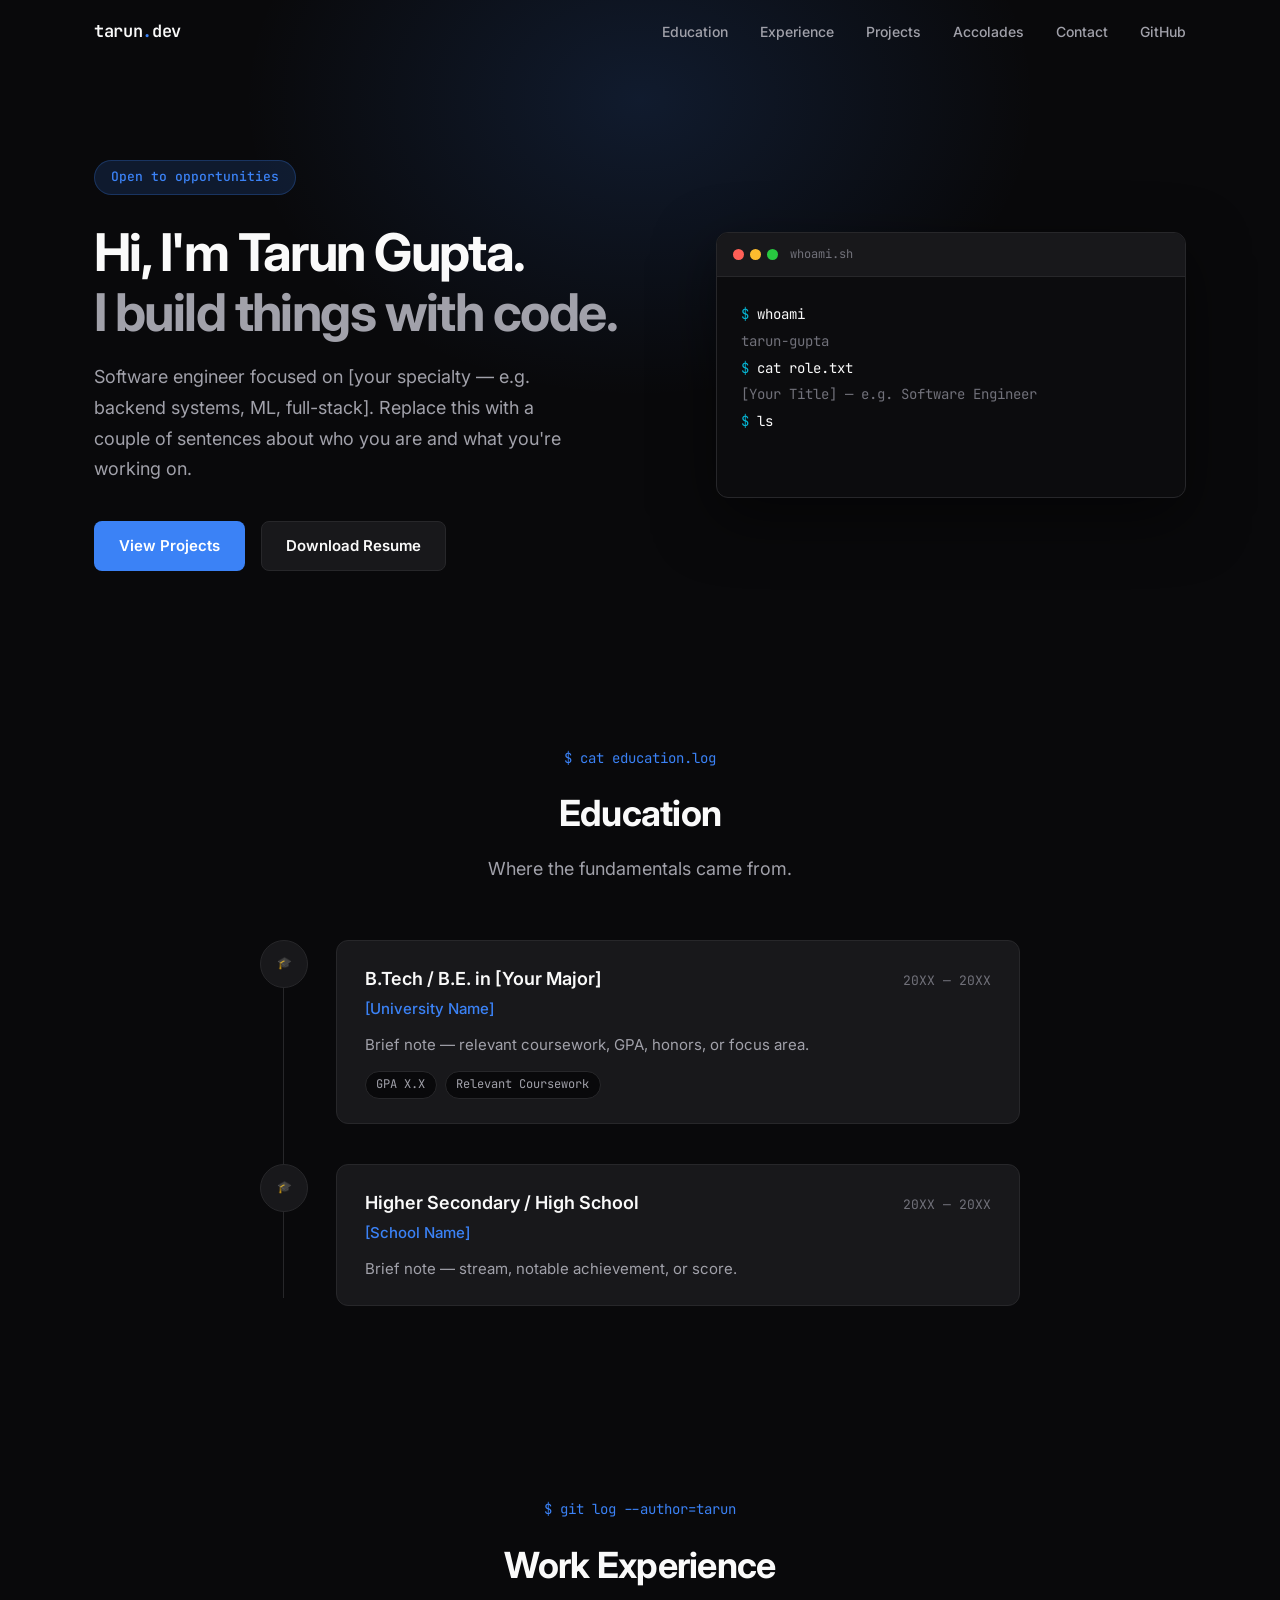
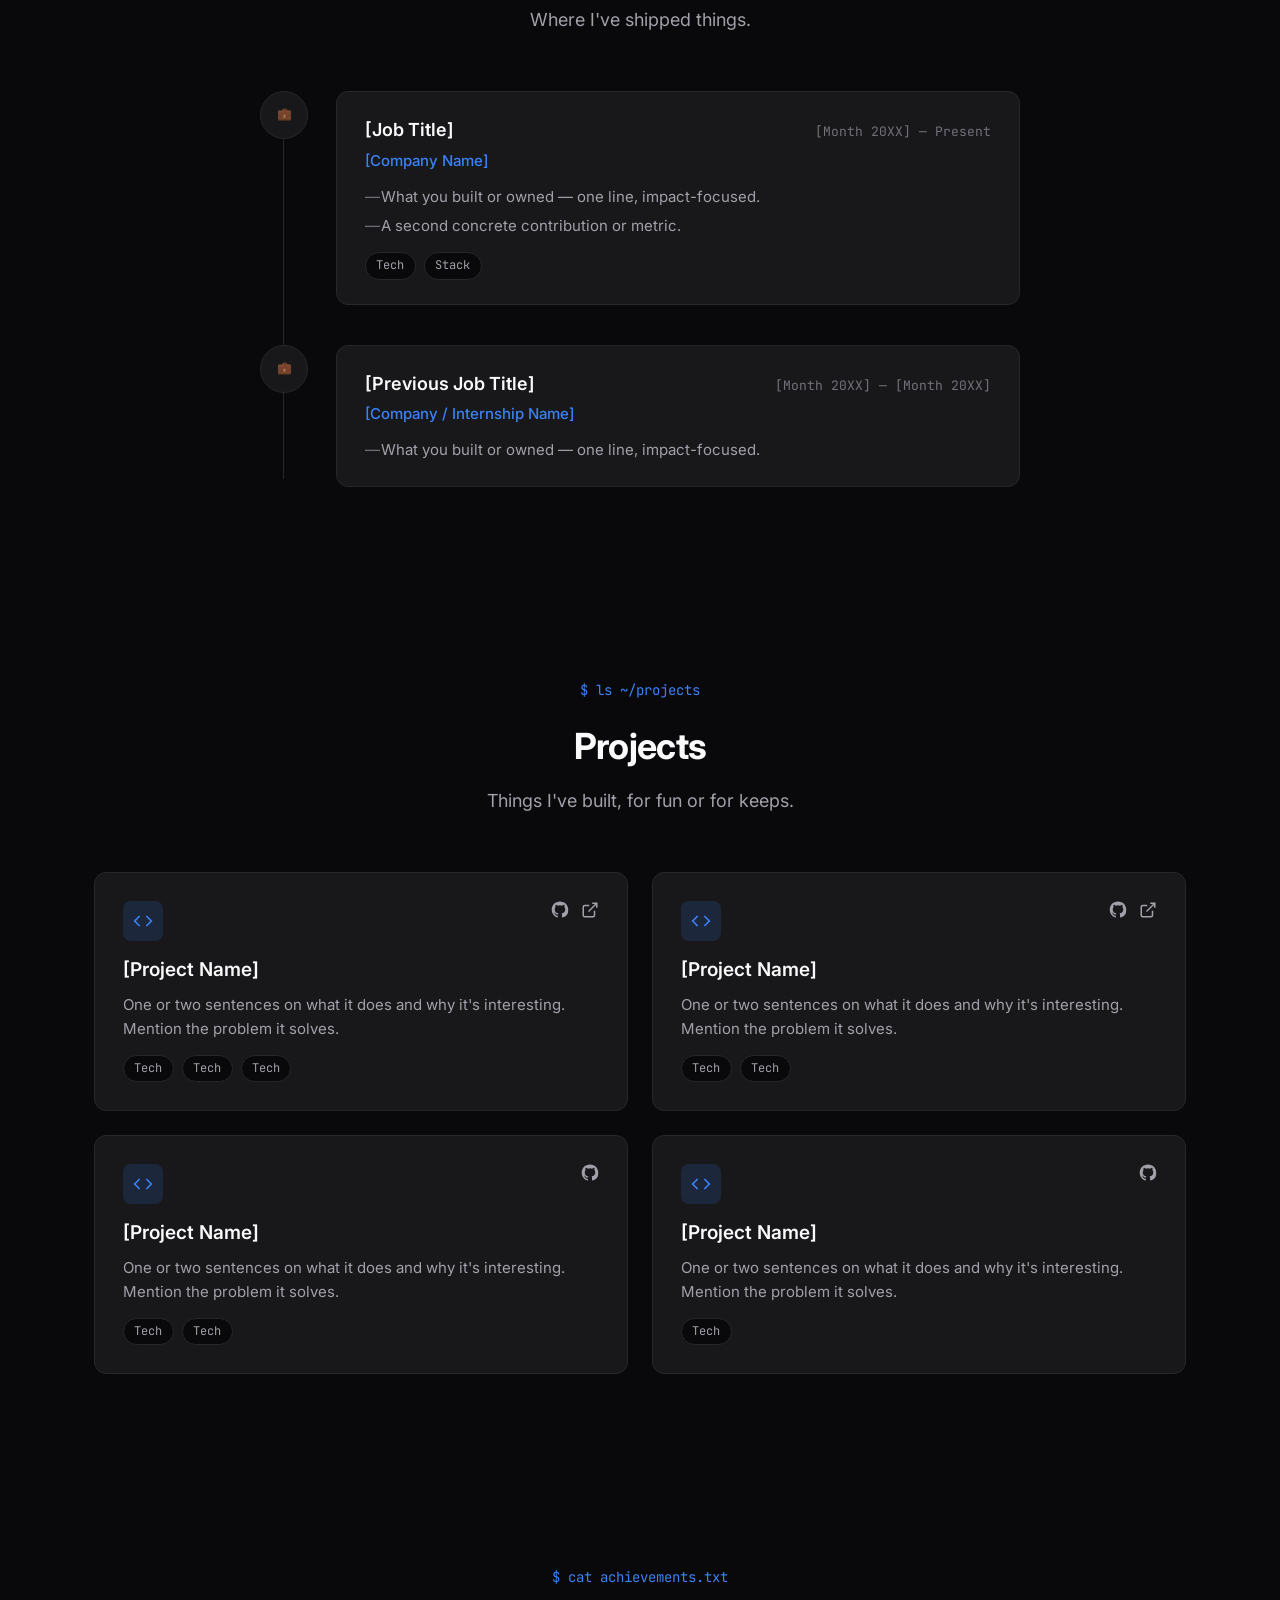
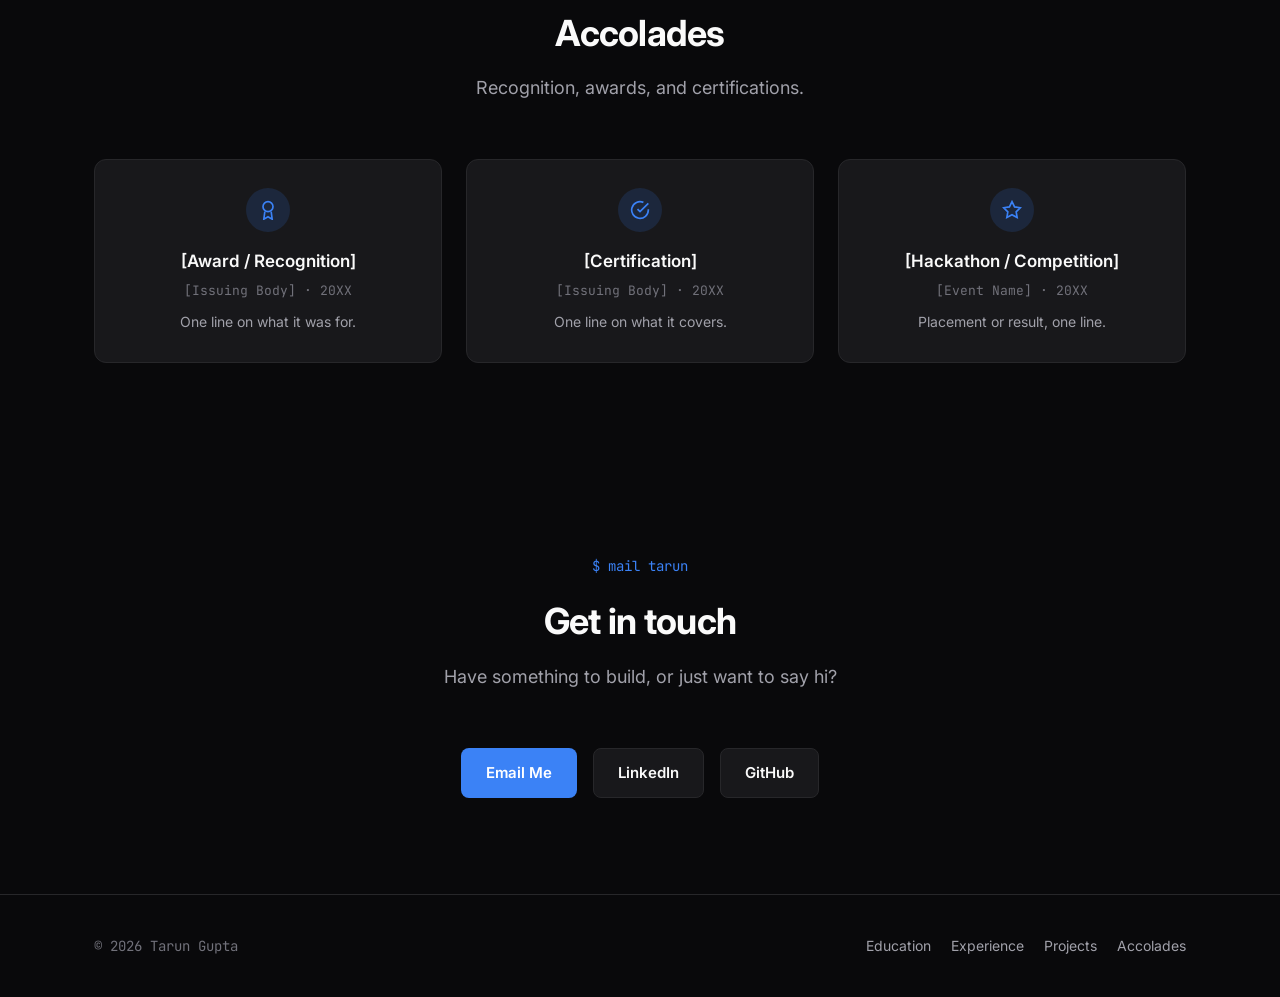
==== index.html @ 344d6475 "Init skeletal commit" ====
<!DOCTYPE html>
<html lang="en">
<head>
<meta charset="UTF-8">
<meta name="viewport" content="width=device-width, initial-scale=1.0">
<title>Tarun Gupta — Portfolio</title>
<meta name="description" content="Portfolio of Tarun Gupta — software engineer.">
<meta name="theme-color" content="#09090b">
<link rel="icon" type="image/svg+xml" href="img/favicon.svg">
<link rel="preconnect" href="https://fonts.googleapis.com">
<link rel="preconnect" href="https://fonts.gstatic.com" crossorigin>
<link href="https://fonts.googleapis.com/css2?family=Inter:wght@400;500;600;700&family=JetBrains+Mono:wght@400;500;600&display=swap" rel="stylesheet">
<link rel="stylesheet" href="css/style.css">
</head>
<body>

<!-- ========== Nav ========== -->
<nav class="nav" id="nav">
  <div class="nav-inner">
    <a href="#" class="nav-brand">tarun<span class="dot">.</span>dev</a>
    <ul class="nav-links" id="navLinks">
      <li><a href="#education">Education</a></li>
      <li><a href="#experience">Experience</a></li>
      <li><a href="#projects">Projects</a></li>
      <li><a href="#accolades">Accolades</a></li>
      <li><a href="#contact">Contact</a></li>
      <li class="nav-social"><a href="https://github.com/TarunGuptaJ" target="_blank" rel="noopener" aria-label="GitHub">GitHub</a></li>
    </ul>
    <button class="nav-toggle" id="navToggle" aria-label="Toggle menu">
      <span></span><span></span><span></span>
    </button>
  </div>
</nav>

<!-- ========== Hero ========== -->
<header class="hero">
  <div class="hero-glow"></div>
  <div class="container hero-grid">
    <div class="hero-content" data-animate>
      <span class="hero-badge">Open to opportunities</span>
      <h1>Hi, I'm Tarun Gupta.<br><span>I build things with code.</span></h1>
      <p class="hero-sub">
        Software engineer focused on [your specialty — e.g. backend systems, ML, full-stack].
        Replace this with a couple of sentences about who you are and what you're working on.
      </p>
      <div class="hero-actions">
        <a href="#projects" class="btn btn-primary">View Projects</a>
        <a href="/resume.pdf" class="btn btn-secondary">Download Resume</a>
      </div>
    </div>
    <div class="hero-terminal" data-animate>
      <div class="terminal">
        <div class="terminal-header">
          <div class="terminal-dots">
            <span class="dot dot-red"></span>
            <span class="dot dot-yellow"></span>
            <span class="dot dot-green"></span>
          </div>
          <span class="terminal-title">whoami.sh</span>
        </div>
        <div class="terminal-body" id="terminalBody"></div>
      </div>
    </div>
  </div>
</header>

<!-- ========== Education ========== -->
<section id="education">
  <div class="container">
    <span class="section-eyebrow">$ cat education.log</span>
    <h2 class="section-title" data-animate>Education</h2>
    <p class="section-sub" data-animate>Where the fundamentals came from.</p>

    <div class="timeline">

      <div class="timeline-item" data-animate>
        <div class="timeline-marker">🎓</div>
        <div class="timeline-content">
          <div class="timeline-top">
            <h3>B.Tech / B.E. in [Your Major]</h3>
            <span class="timeline-date">20XX — 20XX</span>
          </div>
          <div class="timeline-org">[University Name]</div>
          <p>Brief note — relevant coursework, GPA, honors, or focus area.</p>
          <div class="tag-row">
            <span class="tag">GPA X.X</span>
            <span class="tag">Relevant Coursework</span>
          </div>
        </div>
      </div>

      <div class="timeline-item" data-animate>
        <div class="timeline-marker">🎓</div>
        <div class="timeline-content">
          <div class="timeline-top">
            <h3>Higher Secondary / High School</h3>
            <span class="timeline-date">20XX — 20XX</span>
          </div>
          <div class="timeline-org">[School Name]</div>
          <p>Brief note — stream, notable achievement, or score.</p>
        </div>
      </div>

    </div>
  </div>
</section>

<!-- ========== Experience ========== -->
<section id="experience">
  <div class="container">
    <span class="section-eyebrow">$ git log --author=tarun</span>
    <h2 class="section-title" data-animate>Work Experience</h2>
    <p class="section-sub" data-animate>Where I've shipped things.</p>

    <div class="timeline">

      <div class="timeline-item" data-animate>
        <div class="timeline-marker">💼</div>
        <div class="timeline-content">
          <div class="timeline-top">
            <h3>[Job Title]</h3>
            <span class="timeline-date">[Month 20XX] — Present</span>
          </div>
          <div class="timeline-org">[Company Name]</div>
          <ul>
            <li>What you built or owned — one line, impact-focused.</li>
            <li>A second concrete contribution or metric.</li>
          </ul>
          <div class="tag-row">
            <span class="tag">Tech</span>
            <span class="tag">Stack</span>
          </div>
        </div>
      </div>

      <div class="timeline-item" data-animate>
        <div class="timeline-marker">💼</div>
        <div class="timeline-content">
          <div class="timeline-top">
            <h3>[Previous Job Title]</h3>
            <span class="timeline-date">[Month 20XX] — [Month 20XX]</span>
          </div>
          <div class="timeline-org">[Company / Internship Name]</div>
          <ul>
            <li>What you built or owned — one line, impact-focused.</li>
          </ul>
        </div>
      </div>

    </div>
  </div>
</section>

<!-- ========== Projects ========== -->
<section id="projects">
  <div class="container">
    <span class="section-eyebrow">$ ls ~/projects</span>
    <h2 class="section-title" data-animate>Projects</h2>
    <p class="section-sub" data-animate>Things I've built, for fun or for keeps.</p>

    <div class="projects-grid">

      <div class="project-card" data-animate>
        <div class="project-top">
          <div class="project-icon">
            <svg width="20" height="20" viewBox="0 0 24 24" fill="none" stroke="currentColor" stroke-width="2"><path d="M16 18l6-6-6-6M8 6l-6 6 6 6"/></svg>
          </div>
          <div class="project-links">
            <a href="#" target="_blank" rel="noopener" aria-label="Source"><svg width="18" height="18" viewBox="0 0 24 24" fill="currentColor"><path d="M12 .5C5.73.5.98 5.24.98 11.5c0 4.86 3.15 8.98 7.52 10.43.55.1.75-.24.75-.53v-1.87c-3.06.66-3.71-1.48-3.71-1.48-.5-1.27-1.22-1.6-1.22-1.6-1-.68.08-.67.08-.67 1.1.08 1.68 1.13 1.68 1.13.98 1.68 2.57 1.2 3.2.92.1-.71.38-1.2.7-1.48-2.44-.28-5-1.22-5-5.43 0-1.2.43-2.18 1.13-2.94-.11-.28-.49-1.4.11-2.93 0 0 .92-.3 3.02 1.12a10.5 10.5 0 0 1 5.5 0c2.1-1.42 3.02-1.12 3.02-1.12.6 1.53.22 2.65.11 2.93.7.76 1.13 1.74 1.13 2.94 0 4.22-2.57 5.15-5.02 5.42.39.34.74 1.02.74 2.06v3.05c0 .29.2.64.76.53A10.51 10.51 0 0 0 23 11.5C23 5.24 18.27.5 12 .5z"/></svg></a>
            <a href="#" target="_blank" rel="noopener" aria-label="Live demo"><svg width="18" height="18" viewBox="0 0 24 24" fill="none" stroke="currentColor" stroke-width="2"><path d="M18 13v6a2 2 0 0 1-2 2H5a2 2 0 0 1-2-2V8a2 2 0 0 1 2-2h6"/><path d="M15 3h6v6"/><path d="M10 14L21 3"/></svg></a>
          </div>
        </div>
        <h3>[Project Name]</h3>
        <p>One or two sentences on what it does and why it's interesting. Mention the problem it solves.</p>
        <div class="tag-row">
          <span class="tag">Tech</span>
          <span class="tag">Tech</span>
          <span class="tag">Tech</span>
        </div>
      </div>

      <div class="project-card" data-animate>
        <div class="project-top">
          <div class="project-icon">
            <svg width="20" height="20" viewBox="0 0 24 24" fill="none" stroke="currentColor" stroke-width="2"><path d="M16 18l6-6-6-6M8 6l-6 6 6 6"/></svg>
          </div>
          <div class="project-links">
            <a href="#" target="_blank" rel="noopener" aria-label="Source"><svg width="18" height="18" viewBox="0 0 24 24" fill="currentColor"><path d="M12 .5C5.73.5.98 5.24.98 11.5c0 4.86 3.15 8.98 7.52 10.43.55.1.75-.24.75-.53v-1.87c-3.06.66-3.71-1.48-3.71-1.48-.5-1.27-1.22-1.6-1.22-1.6-1-.68.08-.67.08-.67 1.1.08 1.68 1.13 1.68 1.13.98 1.68 2.57 1.2 3.2.92.1-.71.38-1.2.7-1.48-2.44-.28-5-1.22-5-5.43 0-1.2.43-2.18 1.13-2.94-.11-.28-.49-1.4.11-2.93 0 0 .92-.3 3.02 1.12a10.5 10.5 0 0 1 5.5 0c2.1-1.42 3.02-1.12 3.02-1.12.6 1.53.22 2.65.11 2.93.7.76 1.13 1.74 1.13 2.94 0 4.22-2.57 5.15-5.02 5.42.39.34.74 1.02.74 2.06v3.05c0 .29.2.64.76.53A10.51 10.51 0 0 0 23 11.5C23 5.24 18.27.5 12 .5z"/></svg></a>
            <a href="#" target="_blank" rel="noopener" aria-label="Live demo"><svg width="18" height="18" viewBox="0 0 24 24" fill="none" stroke="currentColor" stroke-width="2"><path d="M18 13v6a2 2 0 0 1-2 2H5a2 2 0 0 1-2-2V8a2 2 0 0 1 2-2h6"/><path d="M15 3h6v6"/><path d="M10 14L21 3"/></svg></a>
          </div>
        </div>
        <h3>[Project Name]</h3>
        <p>One or two sentences on what it does and why it's interesting. Mention the problem it solves.</p>
        <div class="tag-row">
          <span class="tag">Tech</span>
          <span class="tag">Tech</span>
        </div>
      </div>

      <div class="project-card" data-animate>
        <div class="project-top">
          <div class="project-icon">
            <svg width="20" height="20" viewBox="0 0 24 24" fill="none" stroke="currentColor" stroke-width="2"><path d="M16 18l6-6-6-6M8 6l-6 6 6 6"/></svg>
          </div>
          <div class="project-links">
            <a href="#" target="_blank" rel="noopener" aria-label="Source"><svg width="18" height="18" viewBox="0 0 24 24" fill="currentColor"><path d="M12 .5C5.73.5.98 5.24.98 11.5c0 4.86 3.15 8.98 7.52 10.43.55.1.75-.24.75-.53v-1.87c-3.06.66-3.71-1.48-3.71-1.48-.5-1.27-1.22-1.6-1.22-1.6-1-.68.08-.67.08-.67 1.1.08 1.68 1.13 1.68 1.13.98 1.68 2.57 1.2 3.2.92.1-.71.38-1.2.7-1.48-2.44-.28-5-1.22-5-5.43 0-1.2.43-2.18 1.13-2.94-.11-.28-.49-1.4.11-2.93 0 0 .92-.3 3.02 1.12a10.5 10.5 0 0 1 5.5 0c2.1-1.42 3.02-1.12 3.02-1.12.6 1.53.22 2.65.11 2.93.7.76 1.13 1.74 1.13 2.94 0 4.22-2.57 5.15-5.02 5.42.39.34.74 1.02.74 2.06v3.05c0 .29.2.64.76.53A10.51 10.51 0 0 0 23 11.5C23 5.24 18.27.5 12 .5z"/></svg></a>
          </div>
        </div>
        <h3>[Project Name]</h3>
        <p>One or two sentences on what it does and why it's interesting. Mention the problem it solves.</p>
        <div class="tag-row">
          <span class="tag">Tech</span>
          <span class="tag">Tech</span>
        </div>
      </div>

      <div class="project-card" data-animate>
        <div class="project-top">
          <div class="project-icon">
            <svg width="20" height="20" viewBox="0 0 24 24" fill="none" stroke="currentColor" stroke-width="2"><path d="M16 18l6-6-6-6M8 6l-6 6 6 6"/></svg>
          </div>
          <div class="project-links">
            <a href="#" target="_blank" rel="noopener" aria-label="Source"><svg width="18" height="18" viewBox="0 0 24 24" fill="currentColor"><path d="M12 .5C5.73.5.98 5.24.98 11.5c0 4.86 3.15 8.98 7.52 10.43.55.1.75-.24.75-.53v-1.87c-3.06.66-3.71-1.48-3.71-1.48-.5-1.27-1.22-1.6-1.22-1.6-1-.68.08-.67.08-.67 1.1.08 1.68 1.13 1.68 1.13.98 1.68 2.57 1.2 3.2.92.1-.71.38-1.2.7-1.48-2.44-.28-5-1.22-5-5.43 0-1.2.43-2.18 1.13-2.94-.11-.28-.49-1.4.11-2.93 0 0 .92-.3 3.02 1.12a10.5 10.5 0 0 1 5.5 0c2.1-1.42 3.02-1.12 3.02-1.12.6 1.53.22 2.65.11 2.93.7.76 1.13 1.74 1.13 2.94 0 4.22-2.57 5.15-5.02 5.42.39.34.74 1.02.74 2.06v3.05c0 .29.2.64.76.53A10.51 10.51 0 0 0 23 11.5C23 5.24 18.27.5 12 .5z"/></svg></a>
          </div>
        </div>
        <h3>[Project Name]</h3>
        <p>One or two sentences on what it does and why it's interesting. Mention the problem it solves.</p>
        <div class="tag-row">
          <span class="tag">Tech</span>
        </div>
      </div>

    </div>
  </div>
</section>

<!-- ========== Accolades ========== -->
<section id="accolades">
  <div class="container">
    <span class="section-eyebrow">$ cat achievements.txt</span>
    <h2 class="section-title" data-animate>Accolades</h2>
    <p class="section-sub" data-animate>Recognition, awards, and certifications.</p>

    <div class="accolades-grid">

      <div class="accolade-card" data-animate>
        <div class="accolade-icon">
          <svg width="20" height="20" viewBox="0 0 24 24" fill="none" stroke="currentColor" stroke-width="2"><circle cx="12" cy="8" r="6"/><path d="M8.21 13.89L7 23l5-3 5 3-1.21-9.12"/></svg>
        </div>
        <h3>[Award / Recognition]</h3>
        <div class="accolade-org">[Issuing Body] · 20XX</div>
        <p>One line on what it was for.</p>
      </div>

      <div class="accolade-card" data-animate>
        <div class="accolade-icon">
          <svg width="20" height="20" viewBox="0 0 24 24" fill="none" stroke="currentColor" stroke-width="2"><path d="M22 11.08V12a10 10 0 1 1-5.93-9.14"/><polyline points="22 4 12 14.01 9 11.01"/></svg>
        </div>
        <h3>[Certification]</h3>
        <div class="accolade-org">[Issuing Body] · 20XX</div>
        <p>One line on what it covers.</p>
      </div>

      <div class="accolade-card" data-animate>
        <div class="accolade-icon">
          <svg width="20" height="20" viewBox="0 0 24 24" fill="none" stroke="currentColor" stroke-width="2"><path d="M12 2l3.09 6.26L22 9.27l-5 4.87 1.18 6.88L12 17.77l-6.18 3.25L7 14.14 2 9.27l6.91-1.01L12 2z"/></svg>
        </div>
        <h3>[Hackathon / Competition]</h3>
        <div class="accolade-org">[Event Name] · 20XX</div>
        <p>Placement or result, one line.</p>
      </div>

    </div>
  </div>
</section>

<!-- ========== Contact ========== -->
<section id="contact" class="contact">
  <div class="container">
    <span class="section-eyebrow">$ mail tarun</span>
    <h2 class="section-title" data-animate>Get in touch</h2>
    <p class="section-sub" data-animate>Have something to build, or just want to say hi?</p>
    <div class="contact-links" data-animate>
      <a href="mailto:you@example.com" class="btn btn-primary">Email Me</a>
      <a href="https://linkedin.com/in/your-handle" target="_blank" rel="noopener" class="btn btn-secondary">LinkedIn</a>
      <a href="https://github.com/TarunGuptaJ" target="_blank" rel="noopener" class="btn btn-secondary">GitHub</a>
    </div>
  </div>
</section>

<!-- ========== Footer ========== -->
<footer class="footer">
  <div class="container footer-inner">
    <span class="footer-meta">© <span id="year"></span> Tarun Gupta</span>
    <div class="footer-links">
      <a href="#education">Education</a>
      <a href="#experience">Experience</a>
      <a href="#projects">Projects</a>
      <a href="#accolades">Accolades</a>
    </div>
  </div>
</footer>

<button class="back-to-top" id="backToTop" aria-label="Back to top">
  <svg width="18" height="18" viewBox="0 0 24 24" fill="none" stroke="currentColor" stroke-width="2"><path d="M12 19V5M5 12l7-7 7 7"/></svg>
</button>

<script src="js/main.js"></script>
</body>
</html>
---- css/style.css ----
/* ========================================
   Tarun Gupta — Portfolio Styles
   Design system adapted from ezstack (dark / terminal aesthetic)
   ======================================== */

*,
*::before,
*::after {
  margin: 0;
  padding: 0;
  box-sizing: border-box;
}

:root {
  --bg: #09090b;
  --surface: #18181b;
  --surface-hover: #1f1f23;
  --border: #27272a;
  --border-light: #3f3f46;
  --text: #fafafa;
  --text-secondary: #a1a1aa;
  --text-dim: #71717a;
  --accent: #3b82f6;
  --accent-hover: #2563eb;
  --accent-glow: rgba(59, 130, 246, 0.15);
  --green: #22c55e;
  --yellow: #eab308;
  --cyan: #06b6d4;
  --purple: #a855f7;
  --terminal-bg: #0c0c0e;
  --font-sans: 'Inter', -apple-system, BlinkMacSystemFont, 'Segoe UI', Roboto, sans-serif;
  --font-mono: 'JetBrains Mono', 'Fira Code', 'SF Mono', Menlo, Consolas, monospace;
  --container: 1140px;
  --radius: 0.75rem;
  --radius-sm: 0.5rem;
}

html {
  scroll-behavior: smooth;
  -webkit-text-size-adjust: 100%;
  overflow-x: hidden;
}

body {
  font-family: var(--font-sans);
  background: var(--bg);
  color: var(--text);
  line-height: 1.6;
  -webkit-font-smoothing: antialiased;
  -moz-osx-font-smoothing: grayscale;
  overflow-x: hidden;
}

a {
  color: var(--accent);
  text-decoration: none;
  transition: color 0.2s;
}

a:hover {
  color: var(--accent-hover);
}

ul {
  list-style: none;
}

code {
  font-family: var(--font-mono);
  font-size: 0.875em;
  background: var(--surface);
  padding: 0.15em 0.4em;
  border-radius: 4px;
  color: var(--cyan);
}

.container {
  max-width: var(--container);
  margin: 0 auto;
  padding: 0 1.5rem;
}

section {
  padding: 6rem 0;
}

.section-title {
  font-size: 2.25rem;
  font-weight: 700;
  text-align: center;
  letter-spacing: -0.02em;
  margin-bottom: 0.75rem;
}

.section-eyebrow {
  display: block;
  text-align: center;
  font-family: var(--font-mono);
  font-size: 0.875rem;
  color: var(--accent);
  margin-bottom: 1rem;
}

.section-sub {
  text-align: center;
  color: var(--text-secondary);
  font-size: 1.125rem;
  max-width: 560px;
  margin: 0 auto 3.5rem;
}

/* Scroll-reveal (single, restrained pattern used consistently) */
[data-animate] {
  opacity: 0;
  transform: translateY(20px);
  transition: opacity 0.6s ease, transform 0.6s ease;
}

[data-animate].visible {
  opacity: 1;
  transform: translateY(0);
}

@media (prefers-reduced-motion: reduce) {
  [data-animate] {
    opacity: 1;
    transform: none;
    transition: none;
  }
}

/* ========================================
   Navigation
   ======================================== */

.nav {
  position: fixed;
  top: 0;
  left: 0;
  right: 0;
  z-index: 100;
  background: transparent;
  transition: background 0.3s, border-color 0.3s, backdrop-filter 0.3s;
  border-bottom: 1px solid transparent;
}

.nav.scrolled {
  background: rgba(9, 9, 11, 0.85);
  backdrop-filter: blur(12px);
  -webkit-backdrop-filter: blur(12px);
  border-bottom-color: var(--border);
}

.nav-inner {
  max-width: var(--container);
  margin: 0 auto;
  padding: 0 1.5rem;
  display: flex;
  align-items: center;
  justify-content: space-between;
  height: 64px;
}

.nav-brand {
  font-family: var(--font-mono);
  font-size: 1.0625rem;
  font-weight: 600;
  color: var(--text);
  letter-spacing: -0.02em;
}

.nav-brand .dot {
  color: var(--accent);
}

.nav-links {
  display: flex;
  align-items: center;
  gap: 2rem;
}

.nav-links a {
  color: var(--text-secondary);
  font-size: 0.875rem;
  font-weight: 500;
  transition: color 0.2s;
}

.nav-links a:hover {
  color: var(--text);
}

.nav-social {
  display: flex;
  align-items: center;
  gap: 0.375rem;
}

.nav-toggle {
  display: none;
  flex-direction: column;
  gap: 5px;
  background: none;
  border: none;
  cursor: pointer;
  padding: 4px;
}

.nav-toggle span {
  display: block;
  width: 22px;
  height: 2px;
  background: var(--text-secondary);
  border-radius: 2px;
  transition: transform 0.3s, opacity 0.3s;
}

.nav-toggle.active span:nth-child(1) {
  transform: translateY(7px) rotate(45deg);
}

.nav-toggle.active span:nth-child(2) {
  opacity: 0;
}

.nav-toggle.active span:nth-child(3) {
  transform: translateY(-7px) rotate(-45deg);
}

/* ========================================
   Hero
   ======================================== */

.hero {
  position: relative;
  padding: 10rem 0 5rem;
  overflow: hidden;
}

.hero-glow {
  position: absolute;
  top: -200px;
  left: 50%;
  transform: translateX(-50%);
  width: 800px;
  height: 600px;
  background: radial-gradient(ellipse at center, var(--accent-glow) 0%, transparent 70%);
  pointer-events: none;
}

.hero-grid {
  position: relative;
  z-index: 1;
  display: grid;
  grid-template-columns: 1.1fr 0.9fr;
  gap: 3rem;
  align-items: center;
}

.hero-badge {
  display: inline-block;
  font-family: var(--font-mono);
  font-size: 0.8125rem;
  font-weight: 500;
  color: var(--accent);
  background: var(--accent-glow);
  border: 1px solid rgba(59, 130, 246, 0.25);
  border-radius: 100px;
  padding: 0.375rem 1rem;
  margin-bottom: 1.75rem;
}

.hero h1 {
  font-size: 3.25rem;
  font-weight: 700;
  line-height: 1.15;
  letter-spacing: -0.03em;
  margin-bottom: 1.25rem;
}

.hero h1 span {
  color: var(--text-secondary);
}

.hero-sub {
  font-size: 1.125rem;
  color: var(--text-secondary);
  max-width: 480px;
  margin-bottom: 2.25rem;
  line-height: 1.7;
}

.hero-actions {
  display: flex;
  align-items: center;
  gap: 1rem;
  flex-wrap: wrap;
}

.btn {
  display: inline-flex;
  align-items: center;
  gap: 0.5rem;
  font-family: var(--font-sans);
  font-size: 0.9375rem;
  font-weight: 600;
  padding: 0.75rem 1.5rem;
  border-radius: var(--radius-sm);
  border: 1px solid transparent;
  cursor: pointer;
  transition: background 0.2s, border-color 0.2s, color 0.2s, transform 0.2s;
}

.btn-primary {
  background: var(--accent);
  color: #fff;
}

.btn-primary:hover {
  background: var(--accent-hover);
  color: #fff;
}

.btn-secondary {
  background: var(--surface);
  color: var(--text);
  border-color: var(--border);
}

.btn-secondary:hover {
  background: var(--surface-hover);
  border-color: var(--border-light);
  color: var(--text);
}

/* Terminal card */
.hero-terminal {
  position: relative;
  z-index: 1;
}

.terminal {
  background: var(--terminal-bg);
  border: 1px solid var(--border);
  border-radius: var(--radius);
  overflow: hidden;
  box-shadow: 0 20px 60px rgba(0, 0, 0, 0.5);
}

.terminal-header {
  display: flex;
  align-items: center;
  gap: 0.5rem;
  padding: 0.75rem 1rem;
  background: var(--surface);
  border-bottom: 1px solid var(--border);
}

.terminal-dots {
  display: flex;
  gap: 6px;
}

.dot {
  width: 11px;
  height: 11px;
  border-radius: 50%;
}

.dot-red { background: #ff5f57; }
.dot-yellow { background: #febc2e; }
.dot-green { background: #28c840; }

.terminal-title {
  font-family: var(--font-mono);
  font-size: 0.75rem;
  color: var(--text-dim);
  margin-left: 0.25rem;
}

.terminal-body {
  padding: 1.5rem;
  font-family: var(--font-mono);
  font-size: 0.875rem;
  line-height: 1.9;
  min-height: 220px;
}

.t-prompt { color: var(--cyan); }
.t-key { color: var(--purple); }
.t-str { color: var(--yellow); }
.t-dim { color: var(--text-dim); }

.terminal-cursor {
  display: inline-block;
  width: 7px;
  height: 1.1em;
  background: var(--text);
  vertical-align: text-bottom;
  animation: blink 1s step-end infinite;
}

@keyframes blink {
  50% { opacity: 0; }
}

/* ========================================
   Timeline (Education / Experience)
   ======================================== */

.timeline {
  max-width: 760px;
  margin: 0 auto;
  position: relative;
}

.timeline::before {
  content: '';
  position: absolute;
  left: 23px;
  top: 8px;
  bottom: 8px;
  width: 1px;
  background: var(--border);
}

.timeline-item {
  position: relative;
  display: flex;
  gap: 1.75rem;
  padding-bottom: 2.5rem;
}

.timeline-item:last-child {
  padding-bottom: 0;
}

.timeline-marker {
  flex-shrink: 0;
  width: 48px;
  height: 48px;
  border-radius: 50%;
  background: var(--surface);
  border: 1px solid var(--border);
  display: flex;
  align-items: center;
  justify-content: center;
  font-family: var(--font-mono);
  font-size: 0.75rem;
  color: var(--accent);
  position: relative;
  z-index: 1;
}

.timeline-content {
  flex: 1;
  background: var(--surface);
  border: 1px solid var(--border);
  border-radius: var(--radius);
  padding: 1.5rem 1.75rem;
  transition: border-color 0.2s, transform 0.2s;
}

.timeline-content:hover {
  border-color: var(--border-light);
}

.timeline-top {
  display: flex;
  justify-content: space-between;
  align-items: baseline;
  flex-wrap: wrap;
  gap: 0.5rem;
  margin-bottom: 0.25rem;
}

.timeline-content h3 {
  font-size: 1.125rem;
  font-weight: 600;
}

.timeline-date {
  font-family: var(--font-mono);
  font-size: 0.8125rem;
  color: var(--text-dim);
  white-space: nowrap;
}

.timeline-org {
  color: var(--accent);
  font-size: 0.9375rem;
  font-weight: 500;
  margin-bottom: 0.75rem;
}

.timeline-content p {
  color: var(--text-secondary);
  font-size: 0.9375rem;
}

.timeline-content ul {
  margin-top: 0.5rem;
}

.timeline-content ul li {
  color: var(--text-secondary);
  font-size: 0.9375rem;
  padding-left: 1rem;
  position: relative;
  margin-top: 0.35rem;
}

.timeline-content ul li::before {
  content: '—';
  position: absolute;
  left: 0;
  color: var(--text-dim);
}

.tag-row {
  display: flex;
  flex-wrap: wrap;
  gap: 0.5rem;
  margin-top: 0.85rem;
}

.tag {
  font-family: var(--font-mono);
  font-size: 0.75rem;
  color: var(--text-secondary);
  background: var(--bg);
  border: 1px solid var(--border);
  border-radius: 100px;
  padding: 0.2rem 0.65rem;
}

/* ========================================
   Projects grid
   ======================================== */

.projects-grid {
  display: grid;
  grid-template-columns: repeat(2, 1fr);
  gap: 1.5rem;
}

.project-card {
  background: var(--surface);
  border: 1px solid var(--border);
  border-radius: var(--radius);
  padding: 1.75rem;
  transition: border-color 0.2s, transform 0.2s;
  display: flex;
  flex-direction: column;
}

.project-card:hover {
  border-color: var(--border-light);
  transform: translateY(-3px);
}

.project-top {
  display: flex;
  justify-content: space-between;
  align-items: flex-start;
  margin-bottom: 0.85rem;
}

.project-icon {
  width: 40px;
  height: 40px;
  border-radius: var(--radius-sm);
  background: var(--accent-glow);
  color: var(--accent);
  display: flex;
  align-items: center;
  justify-content: center;
}

.project-links {
  display: flex;
  gap: 0.75rem;
}

.project-links a {
  color: var(--text-secondary);
  display: flex;
}

.project-links a:hover {
  color: var(--text);
}

.project-card h3 {
  font-size: 1.1875rem;
  font-weight: 600;
  margin-bottom: 0.5rem;
}

.project-card p {
  color: var(--text-secondary);
  font-size: 0.9375rem;
  flex-grow: 1;
}

/* ========================================
   Accolades grid
   ======================================== */

.accolades-grid {
  display: grid;
  grid-template-columns: repeat(3, 1fr);
  gap: 1.5rem;
}

.accolade-card {
  background: var(--surface);
  border: 1px solid var(--border);
  border-radius: var(--radius);
  padding: 1.75rem;
  text-align: center;
  transition: border-color 0.2s, transform 0.2s;
}

.accolade-card:hover {
  border-color: var(--border-light);
  transform: translateY(-3px);
}

.accolade-icon {
  width: 44px;
  height: 44px;
  margin: 0 auto 1rem;
  border-radius: 50%;
  background: var(--accent-glow);
  color: var(--accent);
  display: flex;
  align-items: center;
  justify-content: center;
}

.accolade-card h3 {
  font-size: 1.0625rem;
  font-weight: 600;
  margin-bottom: 0.35rem;
}

.accolade-org {
  color: var(--text-dim);
  font-family: var(--font-mono);
  font-size: 0.8125rem;
  margin-bottom: 0.6rem;
}

.accolade-card p {
  color: var(--text-secondary);
  font-size: 0.875rem;
}

/* ========================================
   Contact
   ======================================== */

.contact {
  text-align: center;
}

.contact-links {
  display: flex;
  justify-content: center;
  gap: 1rem;
  flex-wrap: wrap;
  margin-top: 2rem;
}

/* ========================================
   Footer
   ======================================== */

.footer {
  border-top: 1px solid var(--border);
  padding: 2.5rem 0;
}

.footer-inner {
  display: flex;
  justify-content: space-between;
  align-items: center;
  flex-wrap: wrap;
  gap: 1rem;
}

.footer-meta {
  color: var(--text-dim);
  font-size: 0.875rem;
  font-family: var(--font-mono);
}

.footer-links {
  display: flex;
  gap: 1.25rem;
}

.footer-links a {
  color: var(--text-secondary);
  font-size: 0.875rem;
}

.footer-links a:hover {
  color: var(--text);
}

/* ========================================
   Back to top
   ======================================== */

.back-to-top {
  position: fixed;
  bottom: 2rem;
  right: 2rem;
  width: 44px;
  height: 44px;
  border-radius: 50%;
  background: var(--surface);
  border: 1px solid var(--border);
  color: var(--text-secondary);
  display: flex;
  align-items: center;
  justify-content: center;
  cursor: pointer;
  opacity: 0;
  visibility: hidden;
  transform: translateY(10px);
  transition: opacity 0.2s, transform 0.2s, border-color 0.2s, color 0.2s;
  z-index: 90;
}

.back-to-top.visible {
  opacity: 1;
  visibility: visible;
  transform: translateY(0);
}

.back-to-top:hover {
  border-color: var(--border-light);
  color: var(--text);
}

/* ========================================
   Responsive
   ======================================== */

@media (max-width: 860px) {
  .hero-grid {
    grid-template-columns: 1fr;
  }

  .hero-terminal {
    order: -1;
  }

  .projects-grid {
    grid-template-columns: 1fr;
  }

  .accolades-grid {
    grid-template-columns: repeat(2, 1fr);
  }
}

@media (max-width: 720px) {
  .nav-links {
    position: fixed;
    top: 64px;
    left: 0;
    right: 0;
    background: rgba(9, 9, 11, 0.98);
    backdrop-filter: blur(12px);
    flex-direction: column;
    align-items: flex-start;
    gap: 0;
    padding: 0;
    max-height: 0;
    overflow: hidden;
    transition: max-height 0.3s ease;
    border-bottom: 1px solid var(--border);
  }

  .nav-links.open {
    max-height: 400px;
  }

  .nav-links a,
  .nav-social {
    padding: 1rem 1.5rem;
    width: 100%;
    border-bottom: 1px solid var(--border);
  }

  .nav-toggle {
    display: flex;
  }

  .hero h1 {
    font-size: 2.25rem;
  }

  section {
    padding: 4rem 0;
  }

  .accolades-grid {
    grid-template-columns: 1fr;
  }

  .timeline::before {
    left: 19px;
  }

  .timeline-marker {
    width: 40px;
    height: 40px;
  }

  .footer-inner {
    flex-direction: column;
    text-align: center;
  }
}
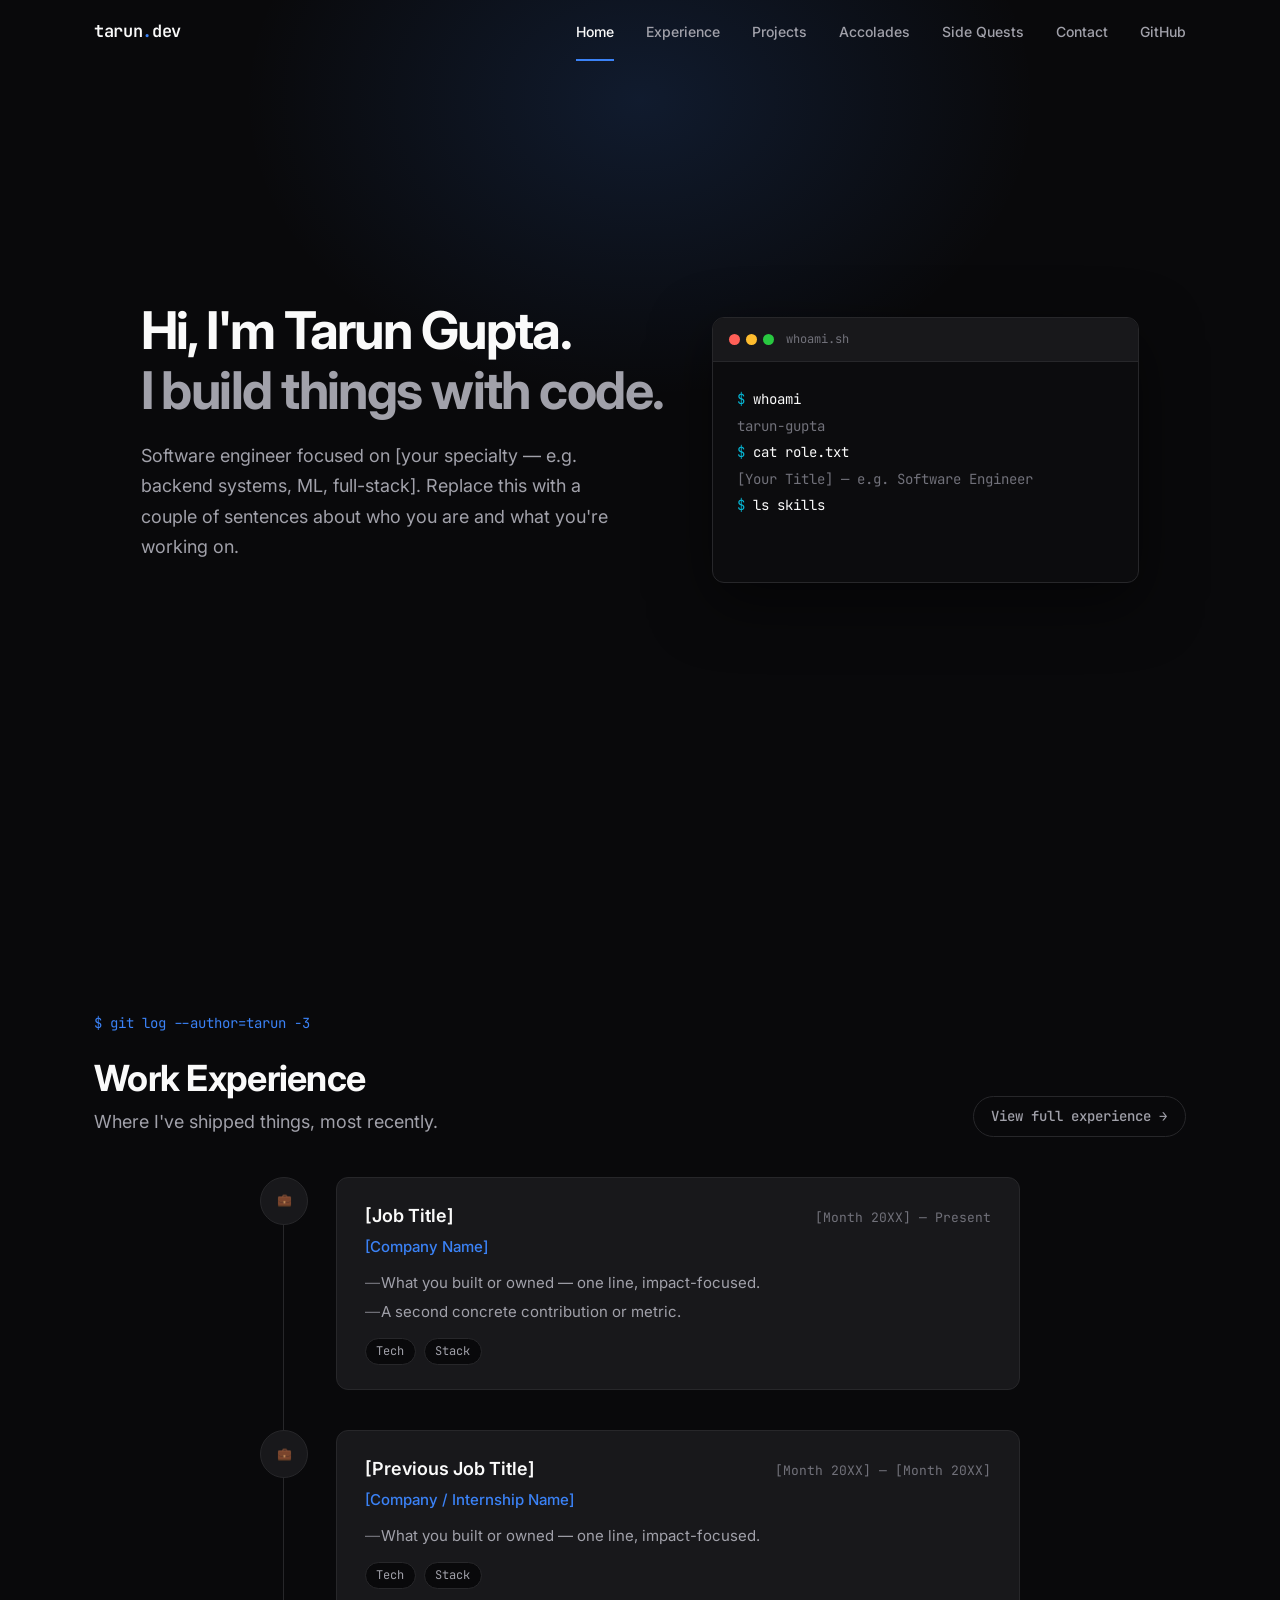
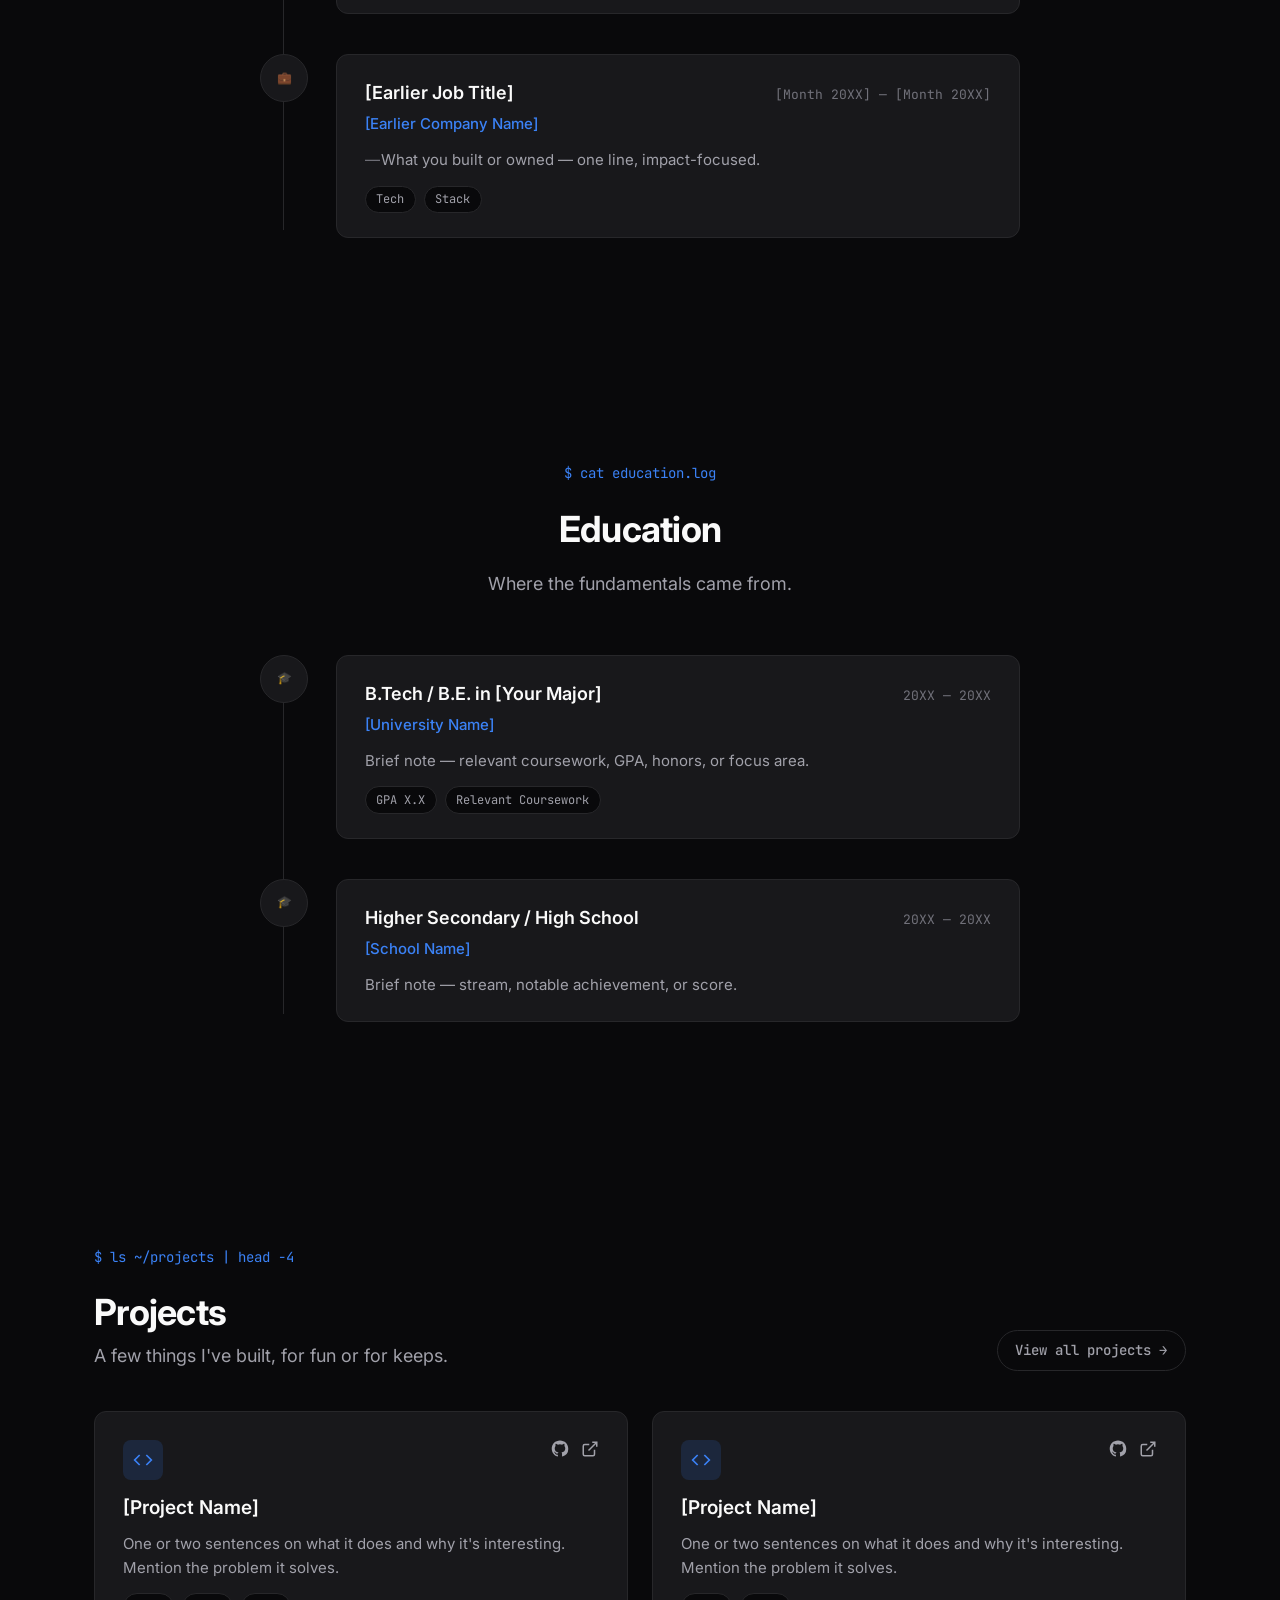
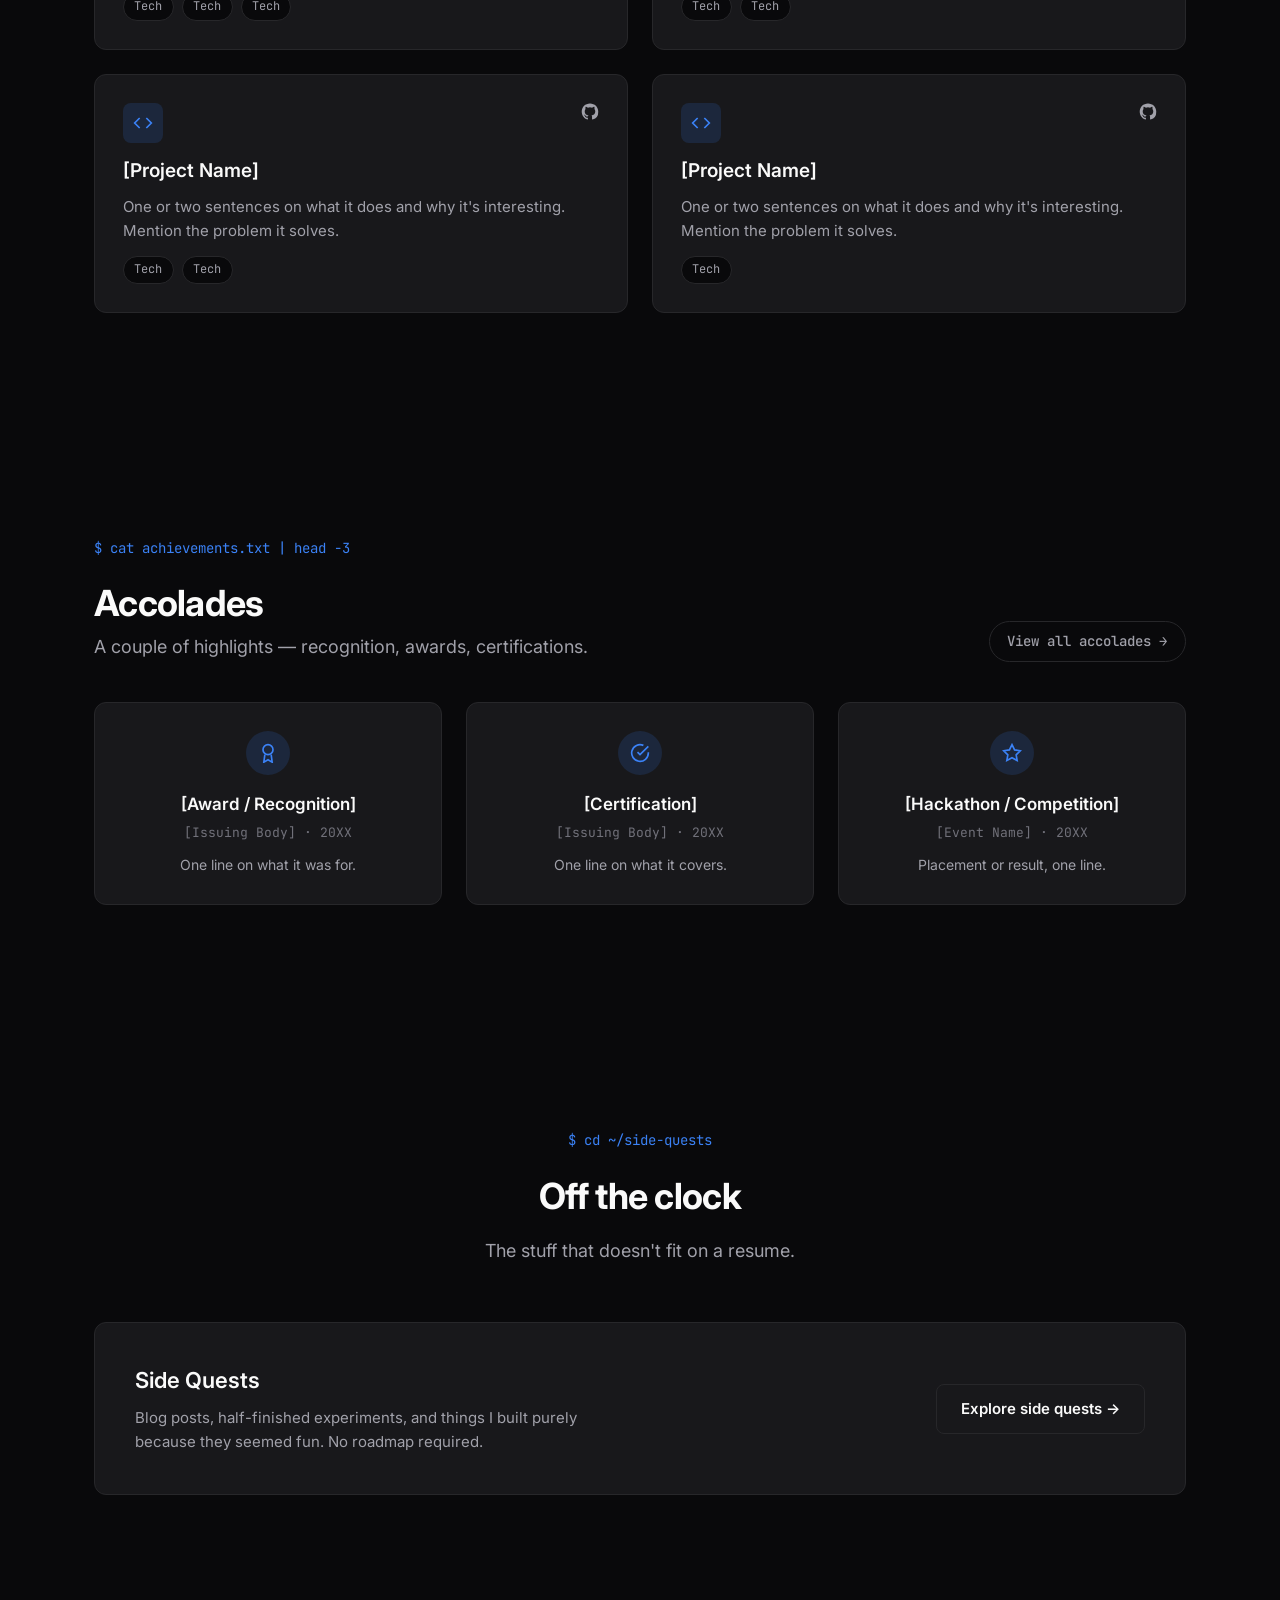
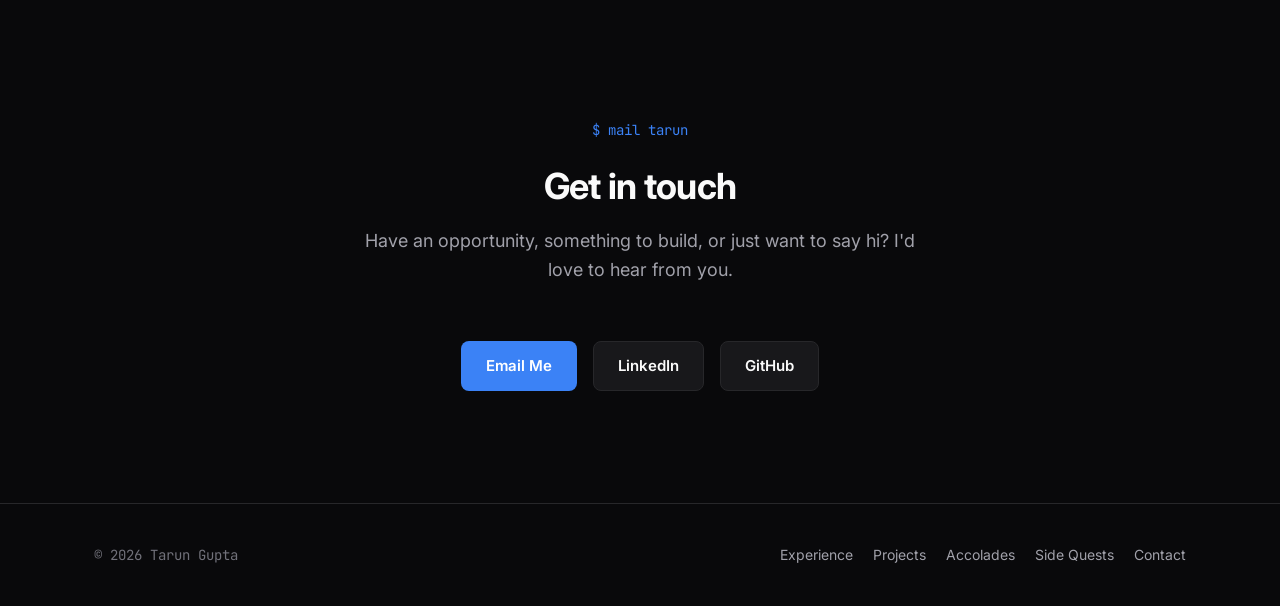
==== commit baf1a61f: "Minor fixes" ====
--- a/index.html
+++ b/index.html
@@ -12,18 +12,19 @@
 <link href="https://fonts.googleapis.com/css2?family=Inter:wght@400;500;600;700&family=JetBrains+Mono:wght@400;500;600&display=swap" rel="stylesheet">
 <link rel="stylesheet" href="css/style.css">
 </head>
-<body>
+<body data-page="home">
 
 <!-- ========== Nav ========== -->
 <nav class="nav" id="nav">
   <div class="nav-inner">
-    <a href="#" class="nav-brand">tarun<span class="dot">.</span>dev</a>
+    <a href="index.html" class="nav-brand">tarun<span class="dot">.</span>dev</a>
     <ul class="nav-links" id="navLinks">
-      <li><a href="#education">Education</a></li>
-      <li><a href="#experience">Experience</a></li>
-      <li><a href="#projects">Projects</a></li>
-      <li><a href="#accolades">Accolades</a></li>
-      <li><a href="#contact">Contact</a></li>
+      <li><a href="index.html" class="nav-link" data-page="home">Home</a></li>
+      <li><a href="experience.html" class="nav-link" data-page="experience">Experience</a></li>
+      <li><a href="projects.html" class="nav-link" data-page="projects">Projects</a></li>
+      <li><a href="accolades.html" class="nav-link" data-page="accolades">Accolades</a></li>
+      <li><a href="sidequest.html" class="nav-link" data-page="sidequest">Side Quests</a></li>
+      <li><a href="contact.html" class="nav-link" data-page="contact">Contact</a></li>
       <li class="nav-social"><a href="https://github.com/TarunGuptaJ" target="_blank" rel="noopener" aria-label="GitHub">GitHub</a></li>
     </ul>
     <button class="nav-toggle" id="navToggle" aria-label="Toggle menu">
@@ -32,21 +33,17 @@
   </div>
 </nav>
 
+
 <!-- ========== Hero ========== -->
 <header class="hero">
   <div class="hero-glow"></div>
   <div class="container hero-grid">
     <div class="hero-content" data-animate>
-      <span class="hero-badge">Open to opportunities</span>
       <h1>Hi, I'm Tarun Gupta.<br><span>I build things with code.</span></h1>
       <p class="hero-sub">
         Software engineer focused on [your specialty — e.g. backend systems, ML, full-stack].
         Replace this with a couple of sentences about who you are and what you're working on.
       </p>
-      <div class="hero-actions">
-        <a href="#projects" class="btn btn-primary">View Projects</a>
-        <a href="/resume.pdf" class="btn btn-secondary">Download Resume</a>
-      </div>
     </div>
     <div class="hero-terminal" data-animate>
       <div class="terminal">
@@ -64,53 +61,17 @@
   </div>
 </header>
 
-<!-- ========== Education ========== -->
-<section id="education">
-  <div class="container">
-    <span class="section-eyebrow">$ cat education.log</span>
-    <h2 class="section-title" data-animate>Education</h2>
-    <p class="section-sub" data-animate>Where the fundamentals came from.</p>
-
-    <div class="timeline">
-
-      <div class="timeline-item" data-animate>
-        <div class="timeline-marker">🎓</div>
-        <div class="timeline-content">
-          <div class="timeline-top">
-            <h3>B.Tech / B.E. in [Your Major]</h3>
-            <span class="timeline-date">20XX — 20XX</span>
-          </div>
-          <div class="timeline-org">[University Name]</div>
-          <p>Brief note — relevant coursework, GPA, honors, or focus area.</p>
-          <div class="tag-row">
-            <span class="tag">GPA X.X</span>
-            <span class="tag">Relevant Coursework</span>
-          </div>
-        </div>
-      </div>
-
-      <div class="timeline-item" data-animate>
-        <div class="timeline-marker">🎓</div>
-        <div class="timeline-content">
-          <div class="timeline-top">
-            <h3>Higher Secondary / High School</h3>
-            <span class="timeline-date">20XX — 20XX</span>
-          </div>
-          <div class="timeline-org">[School Name]</div>
-          <p>Brief note — stream, notable achievement, or score.</p>
-        </div>
-      </div>
-
-    </div>
-  </div>
-</section>
-
-<!-- ========== Experience ========== -->
+<!-- ========== Experience highlight ========== -->
 <section id="experience">
   <div class="container">
-    <span class="section-eyebrow">$ git log --author=tarun</span>
-    <h2 class="section-title" data-animate>Work Experience</h2>
-    <p class="section-sub" data-animate>Where I've shipped things.</p>
+    <div class="highlight-head" data-animate>
+      <div>
+        <span class="section-eyebrow">$ git log --author=tarun -3</span>
+        <h2 class="section-title">Work Experience</h2>
+        <p class="section-sub">Where I've shipped things, most recently.</p>
+      </div>
+      <a href="experience.html" class="view-all">View full experience →</a>
+    </div>
 
     <div class="timeline">
 
@@ -144,19 +105,87 @@
           <ul>
             <li>What you built or owned — one line, impact-focused.</li>
           </ul>
-        </div>
-      </div>
-
-    </div>
-  </div>
-</section>
-
-<!-- ========== Projects ========== -->
+          <div class="tag-row">
+            <span class="tag">Tech</span>
+            <span class="tag">Stack</span>
+          </div>
+        </div>
+      </div>
+
+      <div class="timeline-item" data-animate>
+        <div class="timeline-marker">💼</div>
+        <div class="timeline-content">
+          <div class="timeline-top">
+            <h3>[Earlier Job Title]</h3>
+            <span class="timeline-date">[Month 20XX] — [Month 20XX]</span>
+          </div>
+          <div class="timeline-org">[Earlier Company Name]</div>
+          <ul>
+            <li>What you built or owned — one line, impact-focused.</li>
+          </ul>
+          <div class="tag-row">
+            <span class="tag">Tech</span>
+            <span class="tag">Stack</span>
+          </div>
+        </div>
+      </div>
+
+    </div>
+  </div>
+</section>
+
+<!-- ========== Education ========== -->
+<section id="education">
+  <div class="container">
+    <span class="section-eyebrow">$ cat education.log</span>
+    <h2 class="section-title" data-animate>Education</h2>
+    <p class="section-sub" data-animate>Where the fundamentals came from.</p>
+
+    <div class="timeline">
+
+      <div class="timeline-item" data-animate>
+        <div class="timeline-marker">🎓</div>
+        <div class="timeline-content">
+          <div class="timeline-top">
+            <h3>B.Tech / B.E. in [Your Major]</h3>
+            <span class="timeline-date">20XX — 20XX</span>
+          </div>
+          <div class="timeline-org">[University Name]</div>
+          <p>Brief note — relevant coursework, GPA, honors, or focus area.</p>
+          <div class="tag-row">
+            <span class="tag">GPA X.X</span>
+            <span class="tag">Relevant Coursework</span>
+          </div>
+        </div>
+      </div>
+
+      <div class="timeline-item" data-animate>
+        <div class="timeline-marker">🎓</div>
+        <div class="timeline-content">
+          <div class="timeline-top">
+            <h3>Higher Secondary / High School</h3>
+            <span class="timeline-date">20XX — 20XX</span>
+          </div>
+          <div class="timeline-org">[School Name]</div>
+          <p>Brief note — stream, notable achievement, or score.</p>
+        </div>
+      </div>
+
+    </div>
+  </div>
+</section>
+
+<!-- ========== Projects highlight ========== -->
 <section id="projects">
   <div class="container">
-    <span class="section-eyebrow">$ ls ~/projects</span>
-    <h2 class="section-title" data-animate>Projects</h2>
-    <p class="section-sub" data-animate>Things I've built, for fun or for keeps.</p>
+    <div class="highlight-head" data-animate>
+      <div>
+        <span class="section-eyebrow">$ ls ~/projects | head -4</span>
+        <h2 class="section-title">Projects</h2>
+        <p class="section-sub">A few things I've built, for fun or for keeps.</p>
+      </div>
+      <a href="projects.html" class="view-all">View all projects →</a>
+    </div>
 
     <div class="projects-grid">
 
@@ -234,12 +263,17 @@
   </div>
 </section>
 
-<!-- ========== Accolades ========== -->
+<!-- ========== Accolades highlight ========== -->
 <section id="accolades">
   <div class="container">
-    <span class="section-eyebrow">$ cat achievements.txt</span>
-    <h2 class="section-title" data-animate>Accolades</h2>
-    <p class="section-sub" data-animate>Recognition, awards, and certifications.</p>
+    <div class="highlight-head" data-animate>
+      <div>
+        <span class="section-eyebrow">$ cat achievements.txt | head -3</span>
+        <h2 class="section-title">Accolades</h2>
+        <p class="section-sub">A couple of highlights — recognition, awards, certifications.</p>
+      </div>
+      <a href="accolades.html" class="view-all">View all accolades →</a>
+    </div>
 
     <div class="accolades-grid">
 
@@ -274,12 +308,29 @@
   </div>
 </section>
 
+<!-- ========== Side Quests teaser ========== -->
+<section id="sidequest">
+  <div class="container">
+    <span class="section-eyebrow">$ cd ~/side-quests</span>
+    <h2 class="section-title" data-animate>Off the clock</h2>
+    <p class="section-sub" data-animate>The stuff that doesn't fit on a resume.</p>
+
+    <div class="teaser" data-animate>
+      <div class="teaser-text">
+        <h3>Side Quests</h3>
+        <p>Blog posts, half-finished experiments, and things I built purely because they seemed fun. No roadmap required.</p>
+      </div>
+      <a href="sidequest.html" class="btn btn-secondary">Explore side quests →</a>
+    </div>
+  </div>
+</section>
+
 <!-- ========== Contact ========== -->
 <section id="contact" class="contact">
   <div class="container">
     <span class="section-eyebrow">$ mail tarun</span>
     <h2 class="section-title" data-animate>Get in touch</h2>
-    <p class="section-sub" data-animate>Have something to build, or just want to say hi?</p>
+    <p class="section-sub" data-animate>Have an opportunity, something to build, or just want to say hi? I'd love to hear from you.</p>
     <div class="contact-links" data-animate>
       <a href="mailto:you@example.com" class="btn btn-primary">Email Me</a>
       <a href="https://linkedin.com/in/your-handle" target="_blank" rel="noopener" class="btn btn-secondary">LinkedIn</a>
@@ -293,10 +344,11 @@
   <div class="container footer-inner">
     <span class="footer-meta">© <span id="year"></span> Tarun Gupta</span>
     <div class="footer-links">
-      <a href="#education">Education</a>
-      <a href="#experience">Experience</a>
-      <a href="#projects">Projects</a>
-      <a href="#accolades">Accolades</a>
+      <a href="experience.html">Experience</a>
+      <a href="projects.html">Projects</a>
+      <a href="accolades.html">Accolades</a>
+      <a href="sidequest.html">Side Quests</a>
+      <a href="contact.html">Contact</a>
     </div>
   </div>
 </footer>
--- a/css/style.css
+++ b/css/style.css
@@ -81,7 +81,9 @@
 }
 
 section {
-  padding: 6rem 0;
+  position: relative;
+  padding: 7rem 0;
+  box-sizing: border-box;
 }
 
 .section-title {
@@ -184,10 +186,35 @@
   font-size: 0.875rem;
   font-weight: 500;
   transition: color 0.2s;
+  position: relative;
 }
 
 .nav-links a:hover {
   color: var(--text);
+}
+
+.nav-links a.active {
+  color: var(--text);
+}
+
+.nav-links a.active::after {
+  content: '';
+  position: absolute;
+  left: 0;
+  right: 0;
+  bottom: -21px;
+  height: 2px;
+  background: var(--accent);
+}
+
+@media (max-width: 720px) {
+  .nav-links a.active::after {
+    display: none;
+  }
+
+  .nav-links a.active {
+    color: var(--accent);
+  }
 }
 
 .nav-social {
@@ -233,8 +260,13 @@
 
 .hero {
   position: relative;
-  padding: 10rem 0 5rem;
+  min-height: 100vh;
+  display: flex;
+  flex-direction: column;
+  justify-content: center;
+  padding: 6rem 0;
   overflow: hidden;
+  box-sizing: border-box;
 }
 
 .hero-glow {
@@ -405,6 +437,179 @@
 }
 
 /* ========================================
+   Page hero (compact header for subpages)
+   ======================================== */
+
+.page-hero {
+  padding: 3.5rem 0 3rem;
+  border-bottom: 1px solid var(--border);
+}
+
+.page-hero .section-eyebrow {
+  text-align: left;
+  margin-bottom: 0.85rem;
+}
+
+.page-hero h1 {
+  font-size: 2.5rem;
+  font-weight: 700;
+  letter-spacing: -0.02em;
+  margin-bottom: 0.75rem;
+}
+
+.page-hero p {
+  color: var(--text-secondary);
+  font-size: 1.0625rem;
+  max-width: 560px;
+}
+
+/* ========================================
+   Homepage highlight sections
+   ======================================== */
+
+.highlight-head {
+  display: flex;
+  align-items: flex-end;
+  justify-content: space-between;
+  gap: 1.5rem;
+  margin-bottom: 2.5rem;
+  flex-wrap: wrap;
+}
+
+.highlight-head .section-title,
+.highlight-head .section-sub {
+  text-align: left;
+  margin: 0;
+}
+
+.highlight-head .section-eyebrow {
+  text-align: left;
+}
+
+.view-all {
+  flex-shrink: 0;
+  display: inline-flex;
+  align-items: center;
+  gap: 0.4rem;
+  font-family: var(--font-mono);
+  font-size: 0.875rem;
+  font-weight: 500;
+  color: var(--text-secondary);
+  border: 1px solid var(--border);
+  border-radius: 100px;
+  padding: 0.5rem 1.1rem;
+  transition: color 0.2s, border-color 0.2s;
+}
+
+.view-all:hover {
+  color: var(--text);
+  border-color: var(--border-light);
+}
+
+/* ========================================
+   Teaser banner (reused for Side Quest + Contact previews)
+   ======================================== */
+
+.teaser {
+  background: var(--surface);
+  border: 1px solid var(--border);
+  border-radius: var(--radius);
+  padding: 2.5rem;
+  display: flex;
+  align-items: center;
+  justify-content: space-between;
+  gap: 2rem;
+  flex-wrap: wrap;
+}
+
+.teaser-text h3 {
+  font-size: 1.375rem;
+  font-weight: 600;
+  margin-bottom: 0.5rem;
+}
+
+.teaser-text p {
+  color: var(--text-secondary);
+  font-size: 0.9375rem;
+  max-width: 480px;
+}
+
+/* ========================================
+   Side Quest
+   ======================================== */
+
+.sidequest-grid {
+  display: grid;
+  grid-template-columns: repeat(2, 1fr);
+  gap: 1.5rem;
+}
+
+.sidequest-card {
+  background: var(--surface);
+  border: 1px solid var(--border);
+  border-radius: var(--radius);
+  padding: 1.75rem;
+  transition: border-color 0.2s, transform 0.2s;
+  display: flex;
+  flex-direction: column;
+}
+
+.sidequest-card:hover {
+  border-color: var(--border-light);
+  transform: translateY(-3px);
+}
+
+.sidequest-top {
+  display: flex;
+  align-items: center;
+  justify-content: space-between;
+  margin-bottom: 0.85rem;
+  gap: 0.5rem;
+}
+
+.sq-tag {
+  font-family: var(--font-mono);
+  font-size: 0.6875rem;
+  font-weight: 600;
+  letter-spacing: 0.02em;
+  border-radius: 100px;
+  padding: 0.25rem 0.7rem;
+  border: 1px solid transparent;
+}
+
+.sq-tag-blog { color: var(--cyan); background: rgba(6, 182, 212, 0.12); border-color: rgba(6, 182, 212, 0.25); }
+.sq-tag-build { color: var(--green); background: rgba(34, 197, 94, 0.12); border-color: rgba(34, 197, 94, 0.25); }
+.sq-tag-experiment { color: var(--purple); background: rgba(168, 85, 247, 0.12); border-color: rgba(168, 85, 247, 0.25); }
+.sq-tag-misc { color: var(--yellow); background: rgba(234, 179, 8, 0.12); border-color: rgba(234, 179, 8, 0.25); }
+
+.sidequest-date {
+  font-family: var(--font-mono);
+  font-size: 0.75rem;
+  color: var(--text-dim);
+  white-space: nowrap;
+}
+
+.sidequest-card h3 {
+  font-size: 1.1875rem;
+  font-weight: 600;
+  margin-bottom: 0.5rem;
+}
+
+.sidequest-card p {
+  color: var(--text-secondary);
+  font-size: 0.9375rem;
+  flex-grow: 1;
+  margin-bottom: 1rem;
+}
+
+.sidequest-link {
+  font-family: var(--font-mono);
+  font-size: 0.8125rem;
+  font-weight: 500;
+  align-self: flex-start;
+}
+
+/* ========================================
    Timeline (Education / Experience)
    ======================================== */
 
@@ -673,6 +878,145 @@
   margin-top: 2rem;
 }
 
+/* Full contact page — single focal panel */
+#contact-full {
+  display: flex;
+  justify-content: center;
+}
+
+.contact-panel {
+  position: relative;
+  width: 100%;
+  max-width: 640px;
+  background: var(--surface);
+  border: 1px solid var(--border);
+  border-radius: 1.25rem;
+  padding: 3.5rem 3rem;
+  overflow: hidden;
+  isolation: isolate;
+}
+
+.contact-panel-glow {
+  position: absolute;
+  top: -140px;
+  left: 50%;
+  transform: translateX(-50%);
+  width: 520px;
+  height: 320px;
+  background: radial-gradient(ellipse at center, var(--accent-glow) 0%, transparent 70%);
+  pointer-events: none;
+  z-index: -1;
+}
+
+.contact-status {
+  display: inline-flex;
+  align-items: center;
+  gap: 0.5rem;
+  font-family: var(--font-mono);
+  font-size: 0.8125rem;
+  color: var(--text-secondary);
+  background: var(--bg);
+  border: 1px solid var(--border);
+  border-radius: 100px;
+  padding: 0.4rem 0.9rem 0.4rem 0.7rem;
+  margin-bottom: 1.75rem;
+}
+
+.status-dot {
+  width: 7px;
+  height: 7px;
+  border-radius: 50%;
+  background: var(--green);
+  box-shadow: 0 0 0 3px rgba(34, 197, 94, 0.18);
+  flex-shrink: 0;
+}
+
+.contact-panel h2 {
+  font-size: 2rem;
+  font-weight: 700;
+  letter-spacing: -0.02em;
+  margin-bottom: 0.85rem;
+}
+
+.contact-panel > p {
+  color: var(--text-secondary);
+  font-size: 1.0625rem;
+  line-height: 1.75;
+  max-width: 480px;
+  margin: 0 auto 2.25rem;
+}
+
+.contact-cta {
+  display: flex;
+  flex-direction: column;
+  align-items: center;
+  gap: 1.25rem;
+  margin-bottom: 2.5rem;
+}
+
+.btn-lg {
+  font-size: 1rem;
+  padding: 0.9rem 1.75rem;
+}
+
+.contact-social {
+  display: flex;
+  gap: 0.75rem;
+}
+
+.social-icon-btn {
+  display: flex;
+  align-items: center;
+  justify-content: center;
+  width: 42px;
+  height: 42px;
+  border-radius: 50%;
+  background: var(--bg);
+  border: 1px solid var(--border);
+  color: var(--text-secondary);
+  transition: border-color 0.2s, color 0.2s, transform 0.2s;
+}
+
+.social-icon-btn:hover {
+  border-color: var(--border-light);
+  color: var(--text);
+  transform: translateY(-2px);
+}
+
+.contact-meta {
+  display: flex;
+  justify-content: center;
+  flex-wrap: wrap;
+  gap: 0.5rem 1.75rem;
+  padding-top: 1.75rem;
+  border-top: 1px solid var(--border);
+}
+
+.contact-meta-item {
+  display: flex;
+  align-items: center;
+  gap: 0.45rem;
+  font-size: 0.875rem;
+  color: var(--text-dim);
+}
+
+.contact-meta-item svg {
+  flex-shrink: 0;
+  color: var(--text-dim);
+}
+
+@media (max-width: 640px) {
+  .contact-panel {
+    padding: 2.75rem 1.75rem;
+    border-radius: 1rem;
+  }
+
+  .contact-panel h2 {
+    font-size: 1.625rem;
+  }
+}
+
+
 /* ========================================
    Footer
    ======================================== */
@@ -765,6 +1109,16 @@
 
   .accolades-grid {
     grid-template-columns: repeat(2, 1fr);
+  }
+
+  .sidequest-grid {
+    grid-template-columns: 1fr;
+  }
+
+  .teaser {
+    flex-direction: column;
+    align-items: flex-start;
+    text-align: left;
   }
 }
 
@@ -826,4 +1180,13 @@
     flex-direction: column;
     text-align: center;
   }
-}
+
+  .page-hero h1 {
+    font-size: 2rem;
+  }
+
+  .highlight-head {
+    flex-direction: column;
+    align-items: flex-start;
+  }
+}
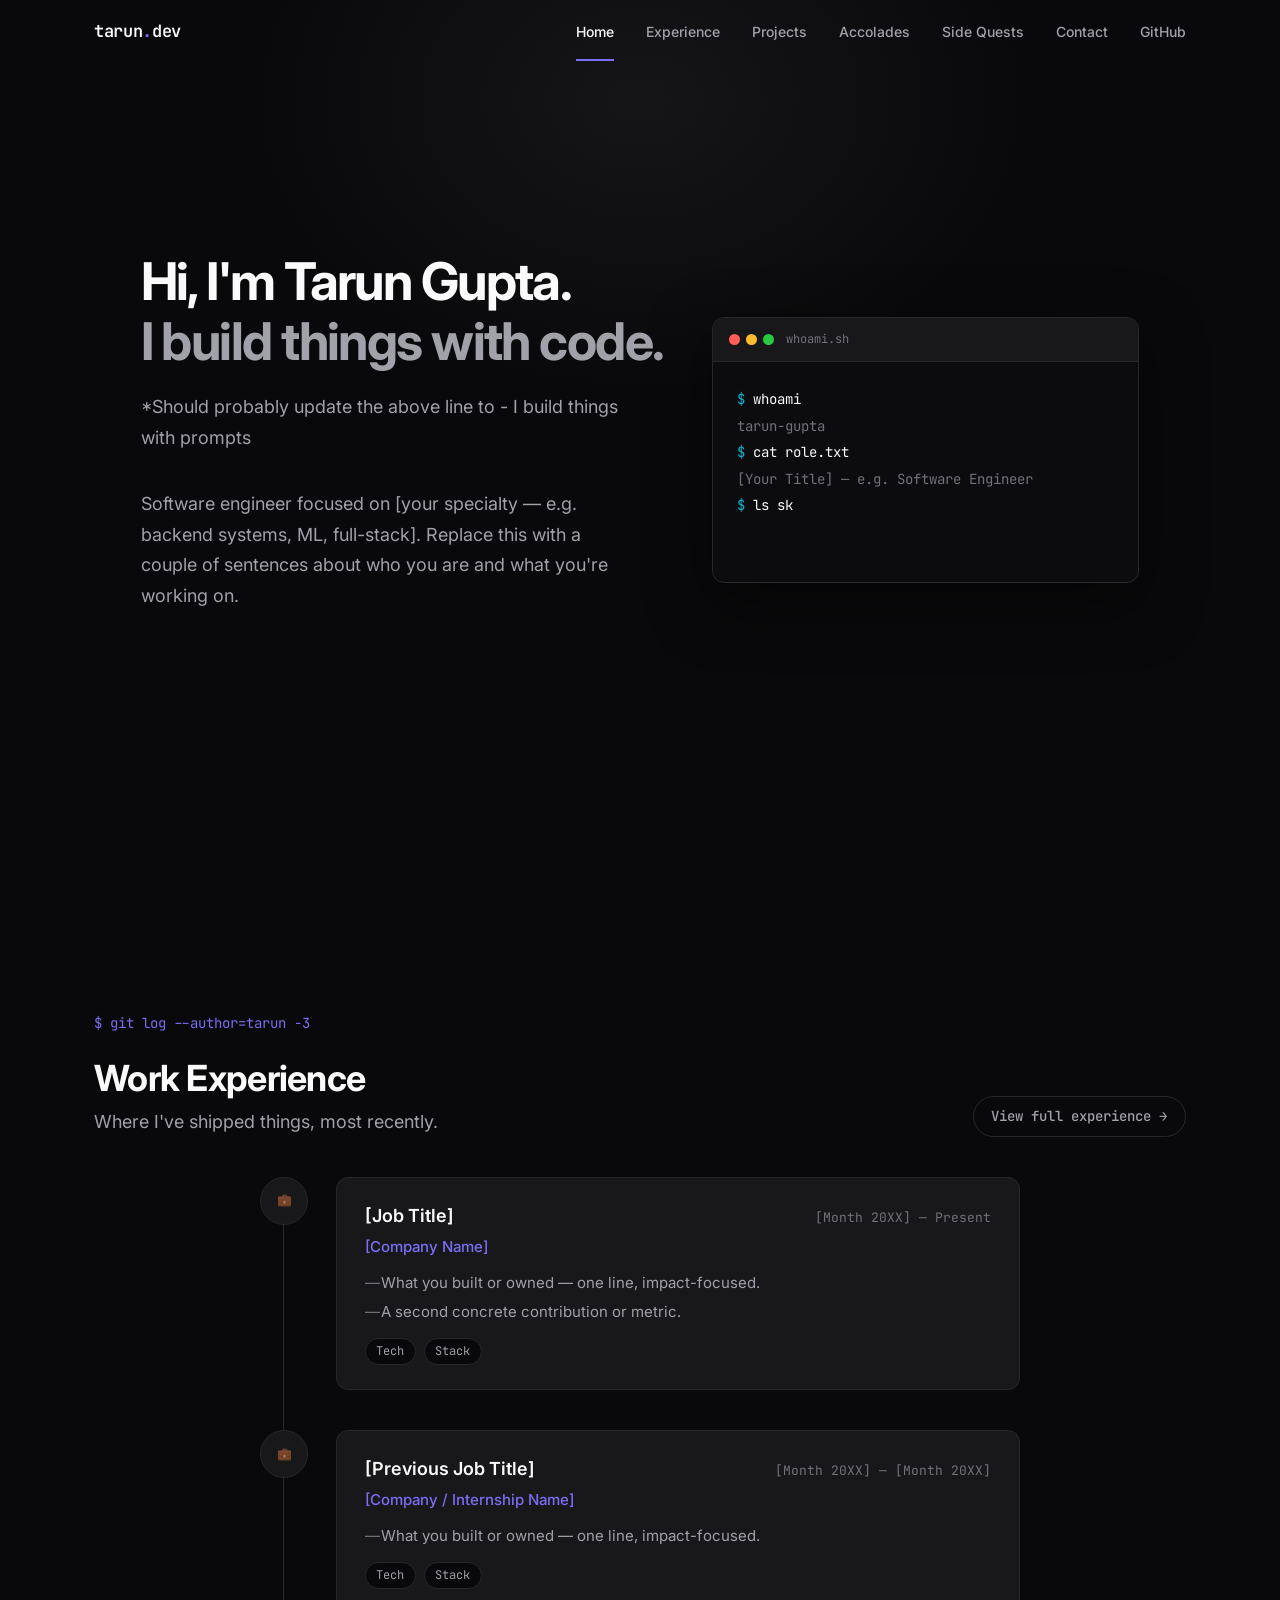
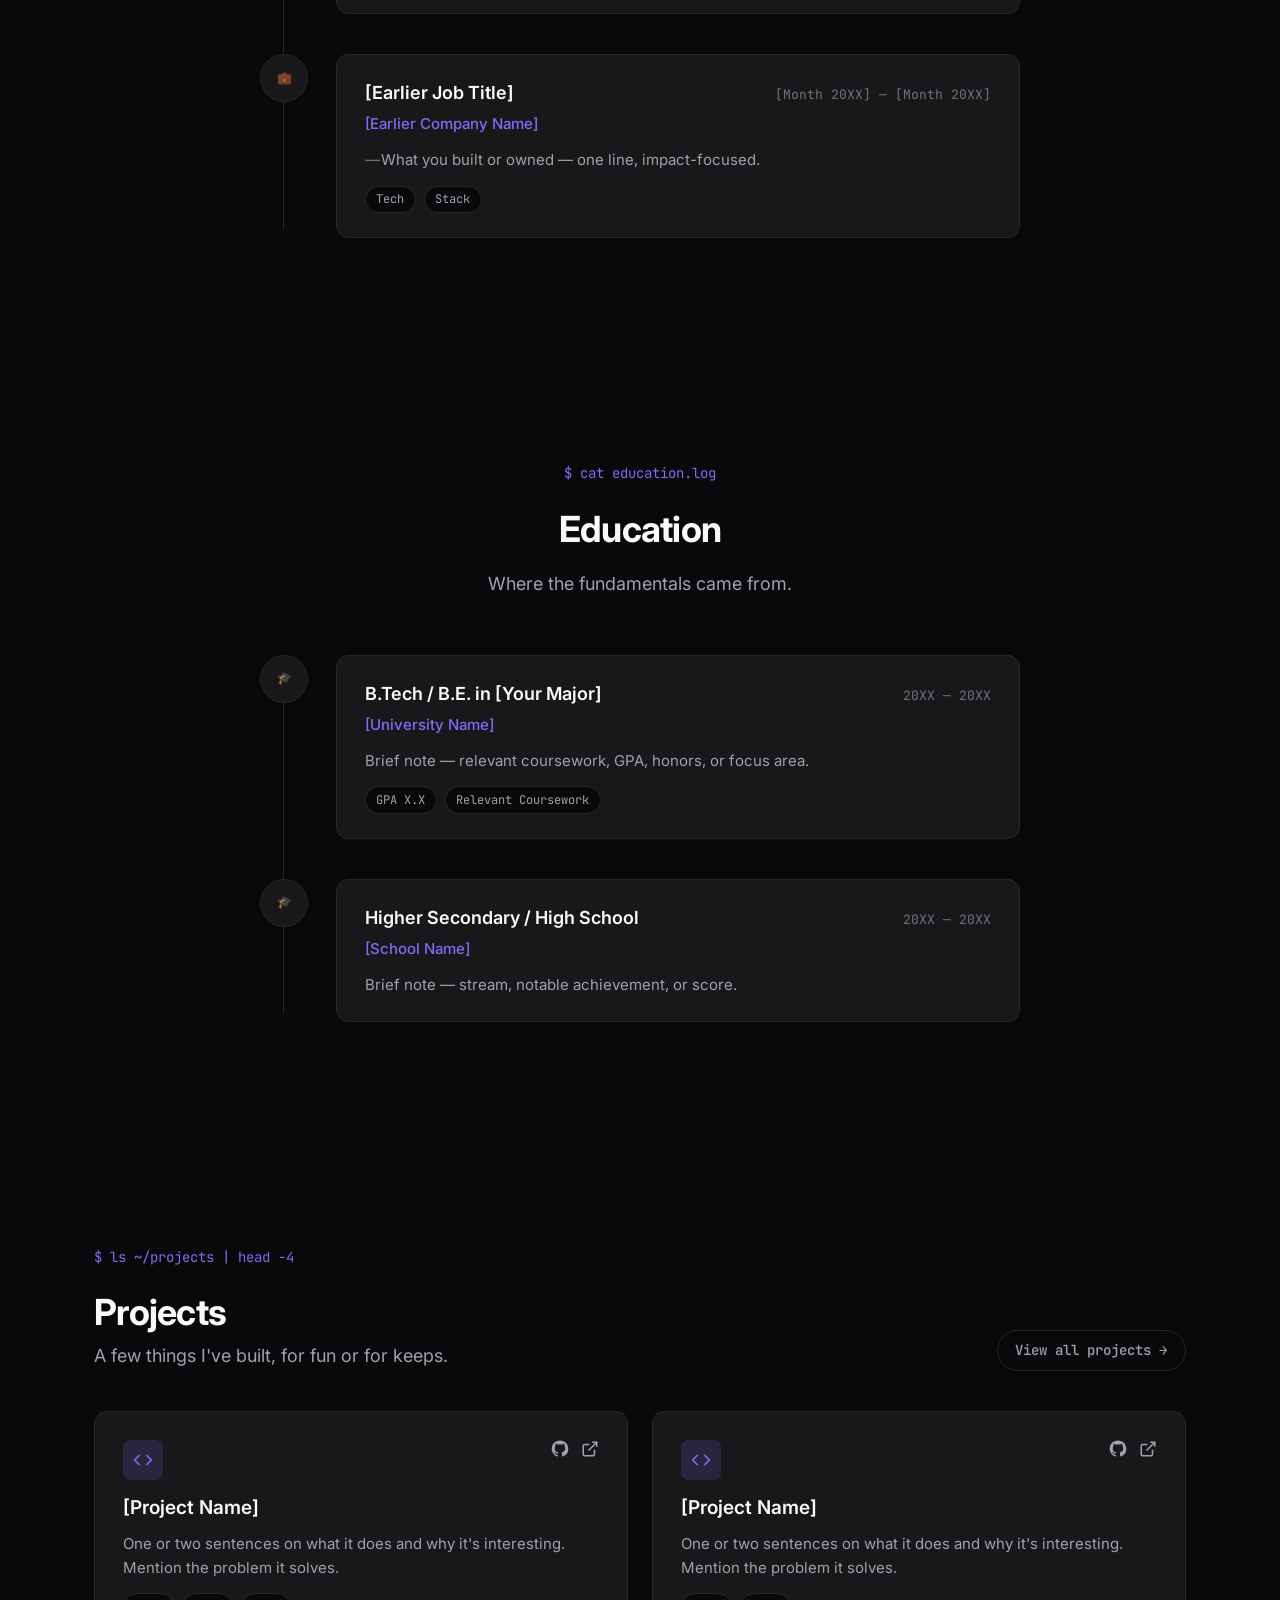
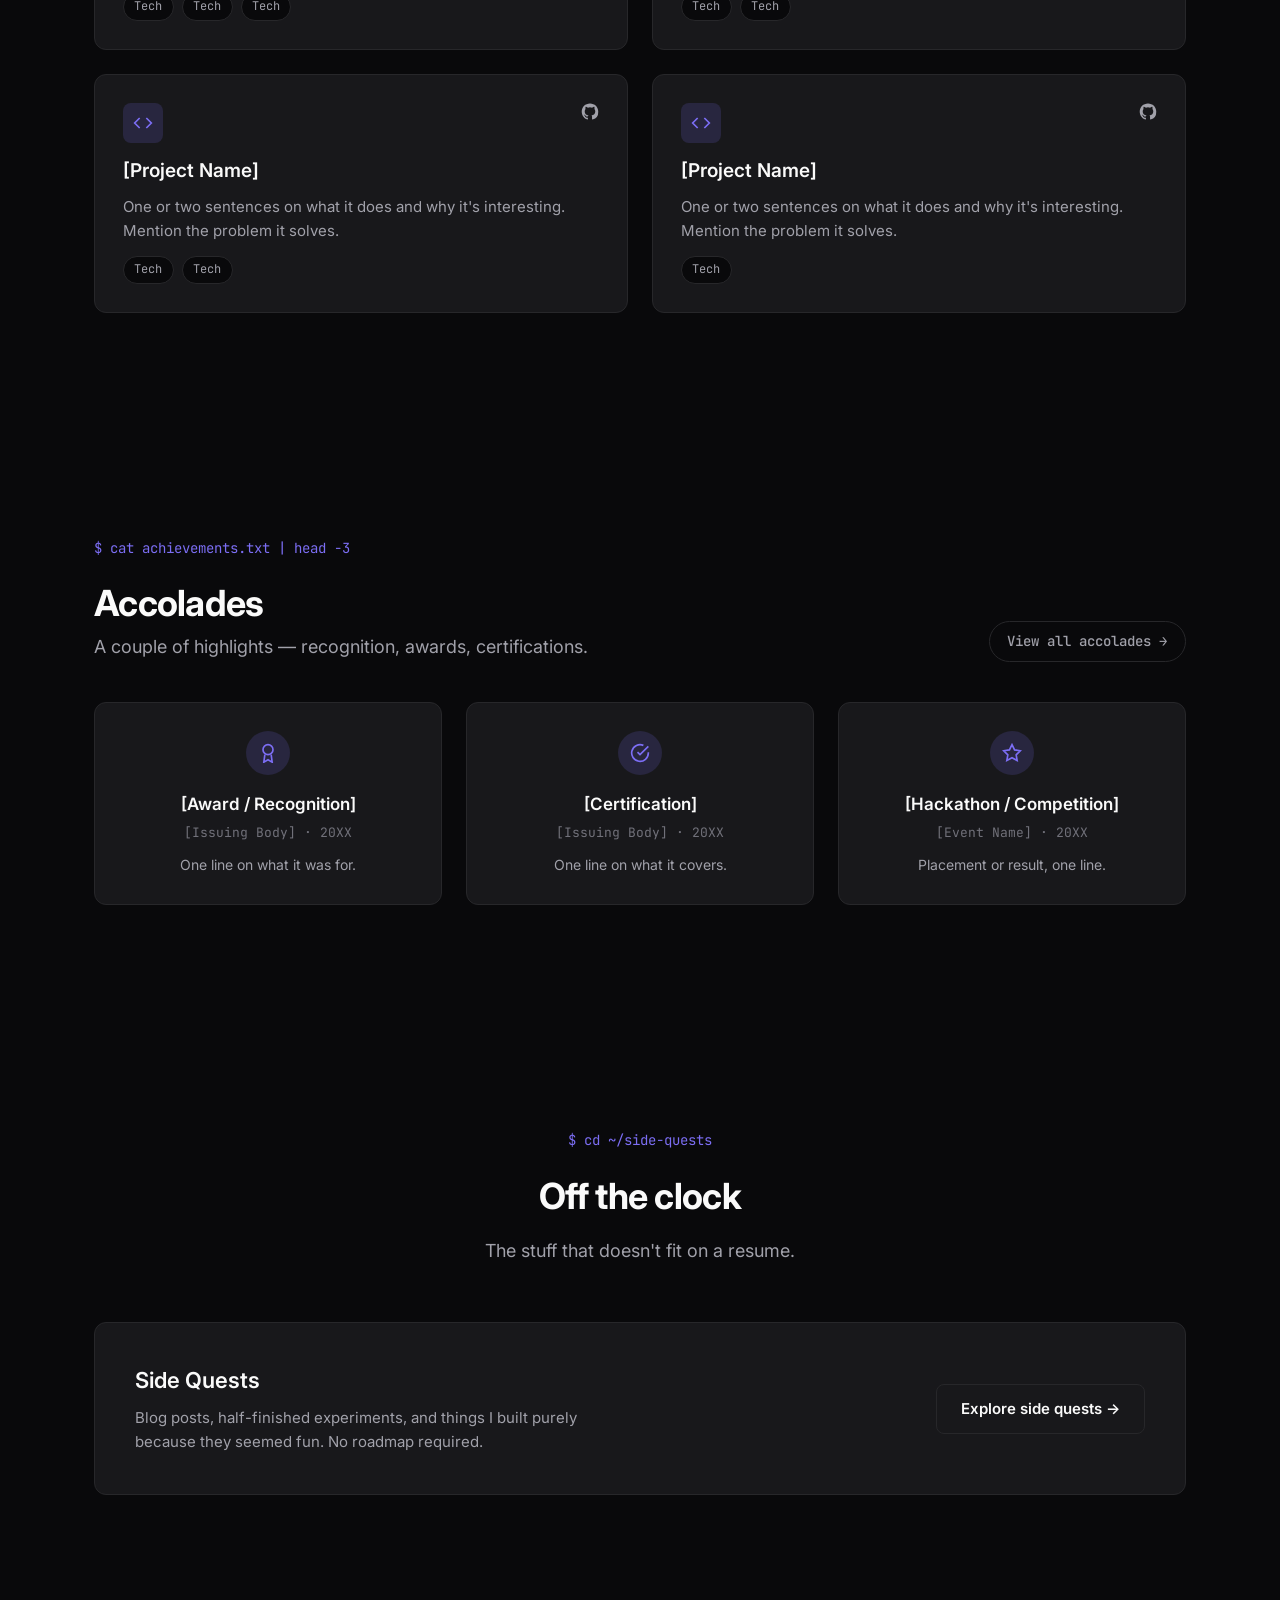
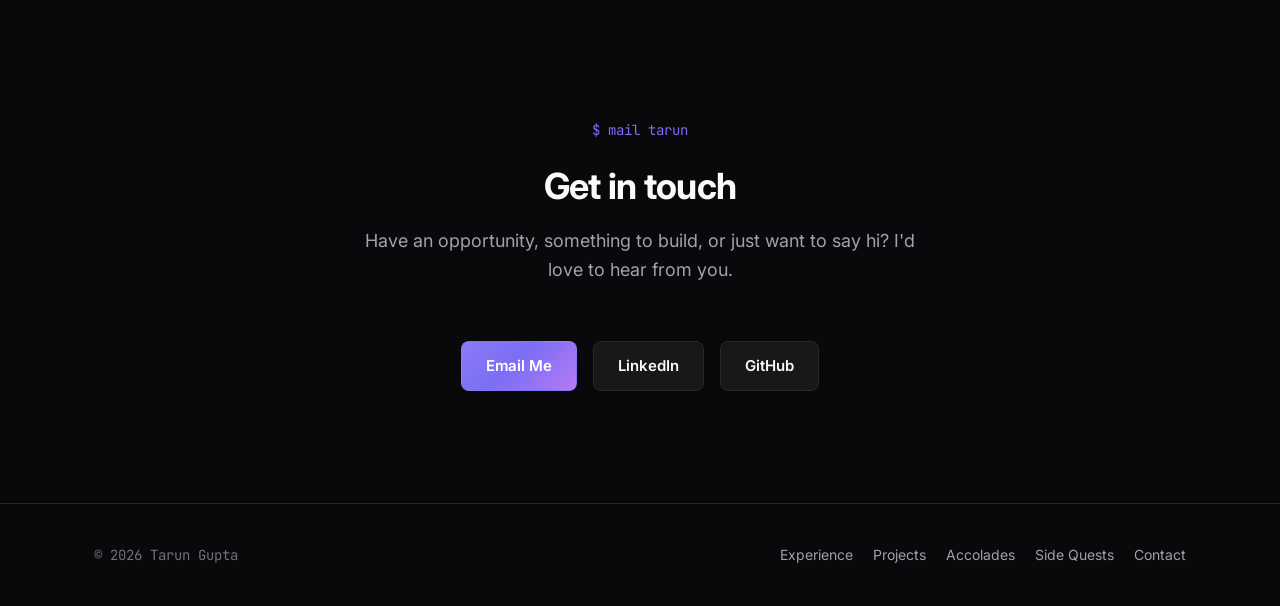
==== commit e9107d9a: "Fixing nav bar spacing issues, color scheme and contact page" ====
--- a/index.html
+++ b/index.html
@@ -10,7 +10,7 @@
 <link rel="preconnect" href="https://fonts.googleapis.com">
 <link rel="preconnect" href="https://fonts.gstatic.com" crossorigin>
 <link href="https://fonts.googleapis.com/css2?family=Inter:wght@400;500;600;700&family=JetBrains+Mono:wght@400;500;600&display=swap" rel="stylesheet">
-<link rel="stylesheet" href="css/style.css">
+<link rel="stylesheet" href="css/style.css?v=4">
 </head>
 <body data-page="home">
 
@@ -41,6 +41,9 @@
     <div class="hero-content" data-animate>
       <h1>Hi, I'm Tarun Gupta.<br><span>I build things with code.</span></h1>
       <p class="hero-sub">
+        *Should probably update the above line to - I build things with prompts
+      </p>
+      <p class="hero-sub">
         Software engineer focused on [your specialty — e.g. backend systems, ML, full-stack].
         Replace this with a couple of sentences about who you are and what you're working on.
       </p>
@@ -357,6 +360,6 @@
   <svg width="18" height="18" viewBox="0 0 24 24" fill="none" stroke="currentColor" stroke-width="2"><path d="M12 19V5M5 12l7-7 7 7"/></svg>
 </button>
 
-<script src="js/main.js"></script>
+<script src="js/main.js?v=2"></script>
 </body>
 </html>
--- a/css/style.css
+++ b/css/style.css
@@ -20,9 +20,12 @@
   --text: #fafafa;
   --text-secondary: #a1a1aa;
   --text-dim: #71717a;
-  --accent: #3b82f6;
-  --accent-hover: #2563eb;
-  --accent-glow: rgba(59, 130, 246, 0.15);
+  --accent: #7c6ef4;
+  --accent-2: #c084fc;
+  --accent-hover: #6a5cf0;
+  --accent-glow: rgba(124, 110, 244, 0.16);
+  --accent-gradient: linear-gradient(135deg, #8b7bf7 0%, #7c6ef4 45%, #b57af5 100%);
+  --glow: rgba(255, 255, 255, 0.05);
   --green: #22c55e;
   --yellow: #eab308;
   --cyan: #06b6d4;
@@ -142,15 +145,14 @@
   right: 0;
   z-index: 100;
   background: transparent;
-  transition: background 0.3s, border-color 0.3s, backdrop-filter 0.3s;
-  border-bottom: 1px solid transparent;
+  transition: background 0.3s, box-shadow 0.3s, backdrop-filter 0.3s;
 }
 
 .nav.scrolled {
-  background: rgba(9, 9, 11, 0.85);
-  backdrop-filter: blur(12px);
-  -webkit-backdrop-filter: blur(12px);
-  border-bottom-color: var(--border);
+  background: rgba(9, 9, 11, 0.72);
+  backdrop-filter: blur(14px);
+  -webkit-backdrop-filter: blur(14px);
+  box-shadow: 0 1px 0 rgba(255, 255, 255, 0.06);
 }
 
 .nav-inner {
@@ -276,7 +278,7 @@
   transform: translateX(-50%);
   width: 800px;
   height: 600px;
-  background: radial-gradient(ellipse at center, var(--accent-glow) 0%, transparent 70%);
+  background: radial-gradient(ellipse at center, var(--glow) 0%, transparent 70%);
   pointer-events: none;
 }
 
@@ -287,19 +289,6 @@
   grid-template-columns: 1.1fr 0.9fr;
   gap: 3rem;
   align-items: center;
-}
-
-.hero-badge {
-  display: inline-block;
-  font-family: var(--font-mono);
-  font-size: 0.8125rem;
-  font-weight: 500;
-  color: var(--accent);
-  background: var(--accent-glow);
-  border: 1px solid rgba(59, 130, 246, 0.25);
-  border-radius: 100px;
-  padding: 0.375rem 1rem;
-  margin-bottom: 1.75rem;
 }
 
 .hero h1 {
@@ -340,16 +329,16 @@
   border-radius: var(--radius-sm);
   border: 1px solid transparent;
   cursor: pointer;
-  transition: background 0.2s, border-color 0.2s, color 0.2s, transform 0.2s;
+  transition: background 0.2s, border-color 0.2s, color 0.2s, transform 0.2s, filter 0.2s;
 }
 
 .btn-primary {
-  background: var(--accent);
+  background: var(--accent-gradient);
   color: #fff;
 }
 
 .btn-primary:hover {
-  background: var(--accent-hover);
+  filter: brightness(1.08);
   color: #fff;
 }
 
@@ -441,8 +430,30 @@
    ======================================== */
 
 .page-hero {
-  padding: 3.5rem 0 3rem;
-  border-bottom: 1px solid var(--border);
+  position: relative;
+  padding: 9rem 0 1.5rem;
+  overflow: hidden;
+}
+
+.page-hero + section {
+  padding-top: 1rem;
+}
+
+.page-hero::before {
+  content: '';
+  position: absolute;
+  top: -220px;
+  left: 50%;
+  transform: translateX(-50%);
+  width: 700px;
+  height: 420px;
+  background: radial-gradient(ellipse at center, var(--glow) 0%, transparent 70%);
+  pointer-events: none;
+}
+
+.page-hero .container {
+  position: relative;
+  z-index: 1;
 }
 
 .page-hero .section-eyebrow {
@@ -903,7 +914,7 @@
   transform: translateX(-50%);
   width: 520px;
   height: 320px;
-  background: radial-gradient(ellipse at center, var(--accent-glow) 0%, transparent 70%);
+  background: radial-gradient(ellipse at center, var(--glow) 0%, transparent 70%);
   pointer-events: none;
   z-index: -1;
 }
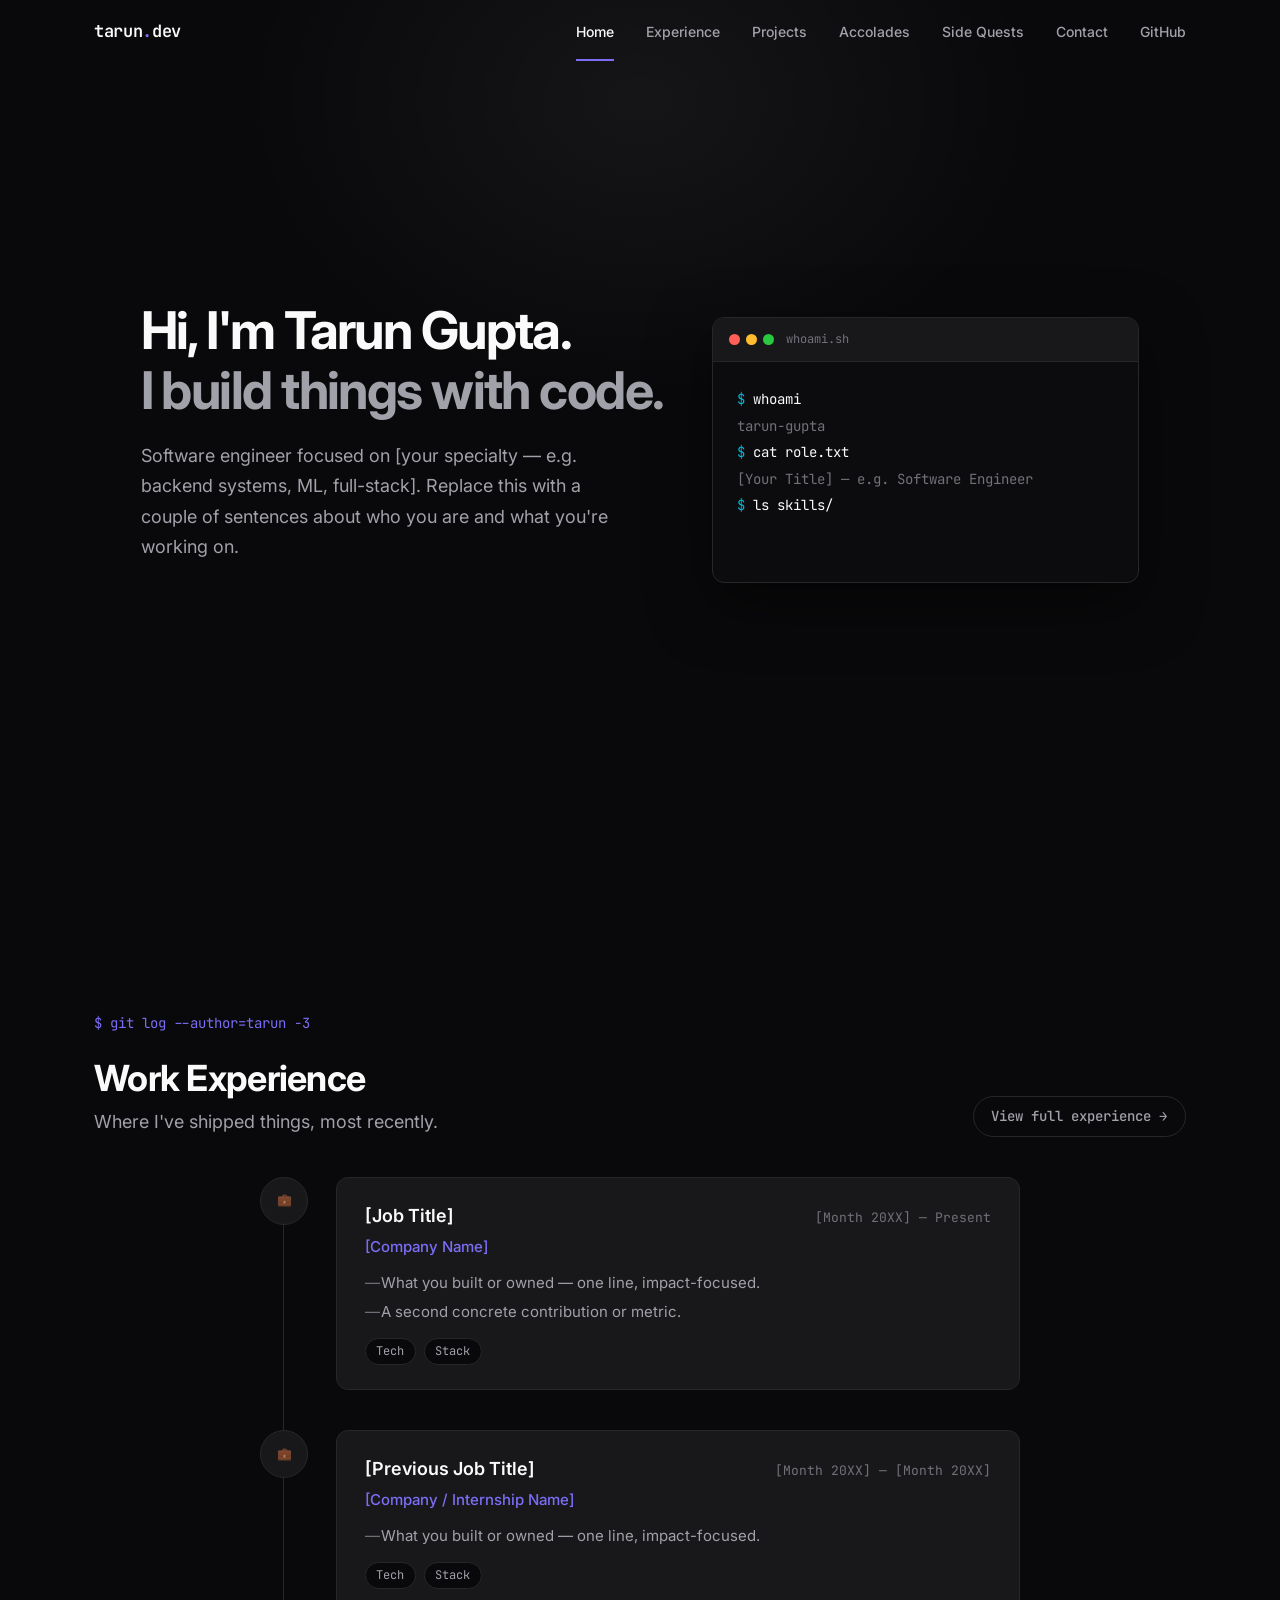
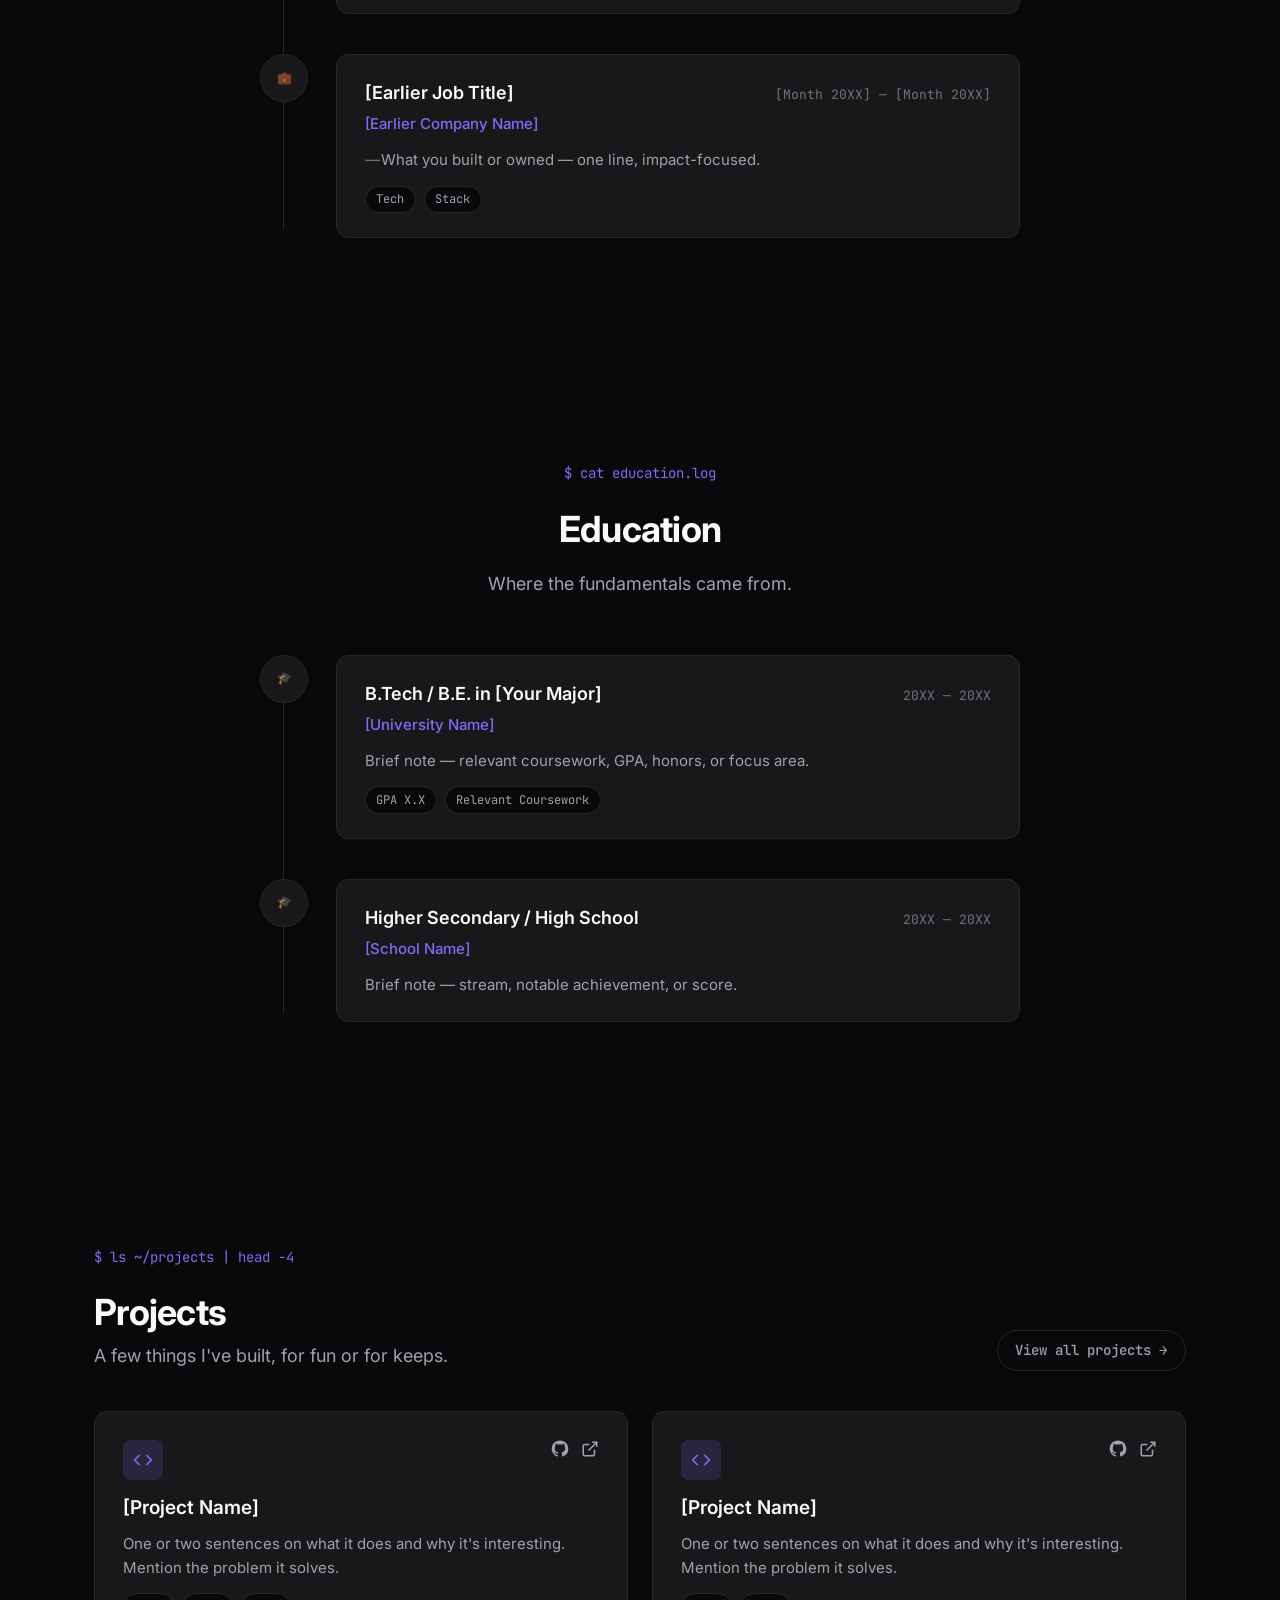
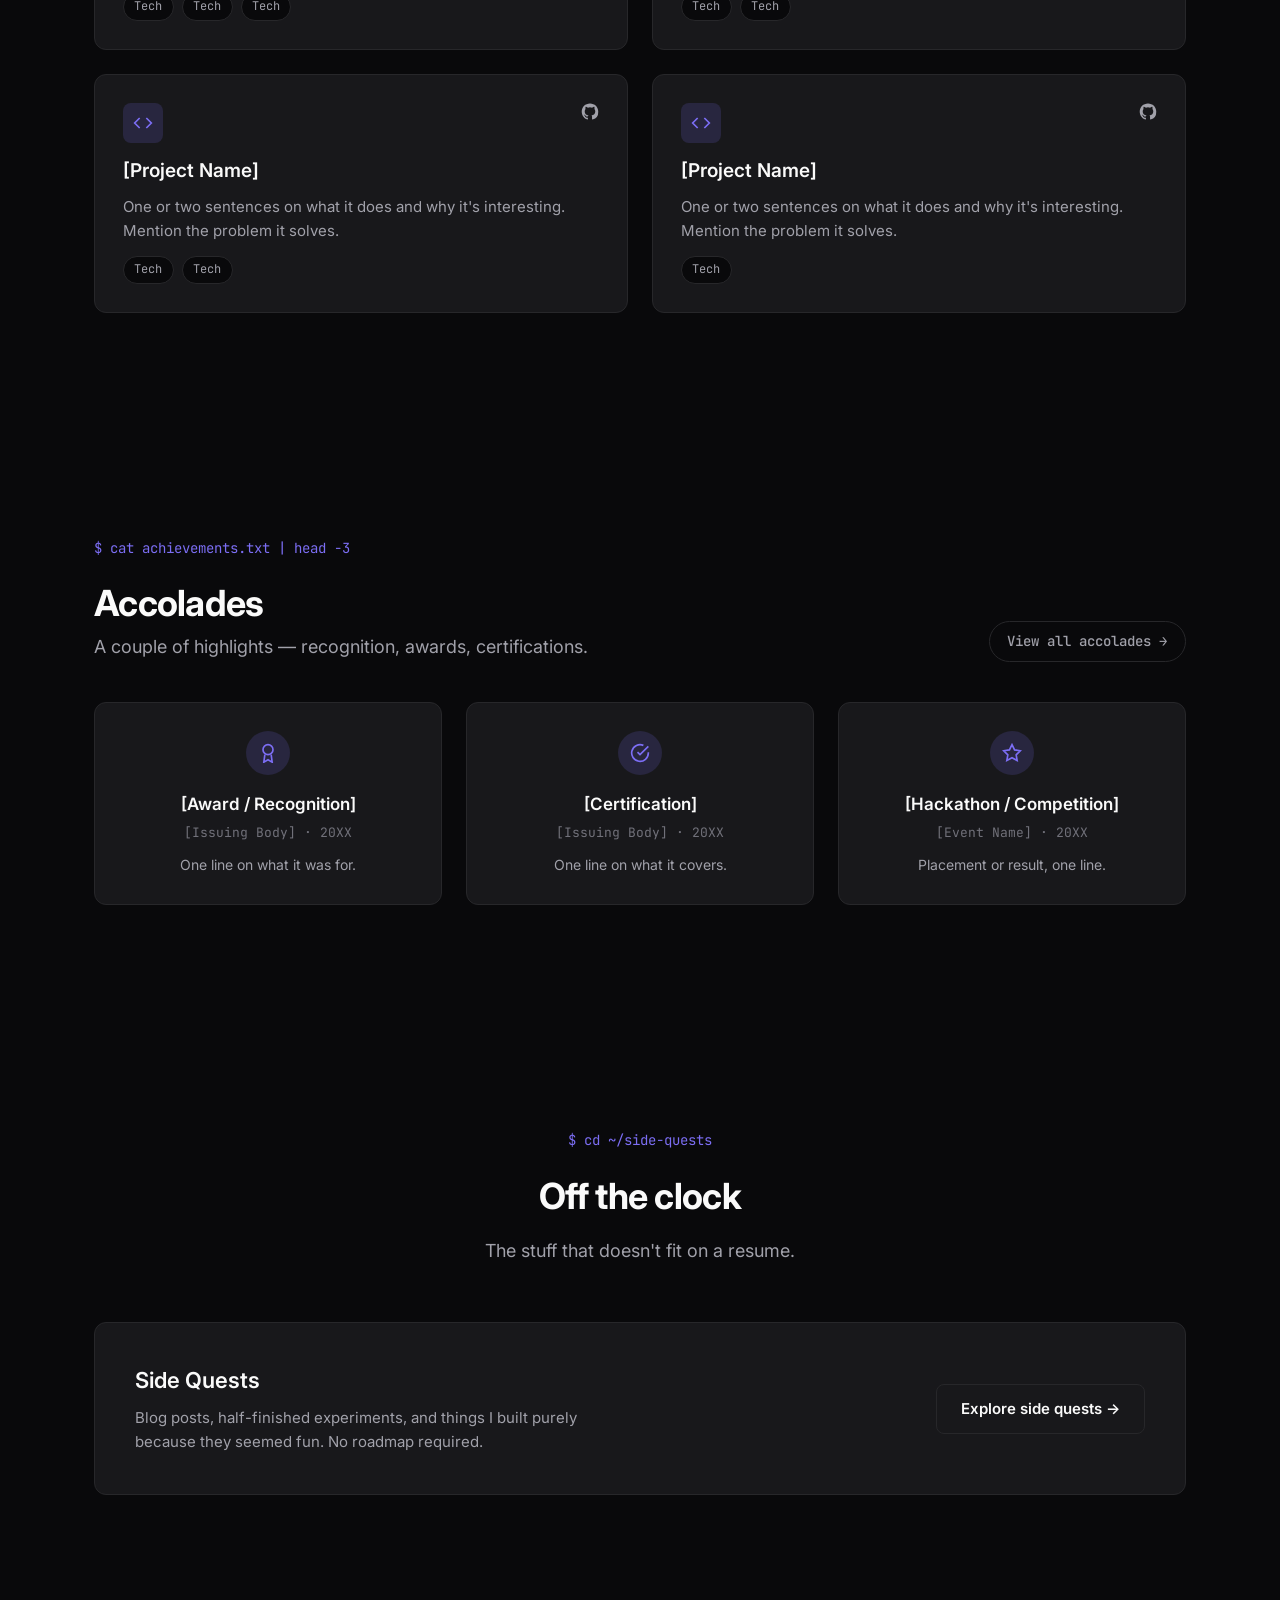
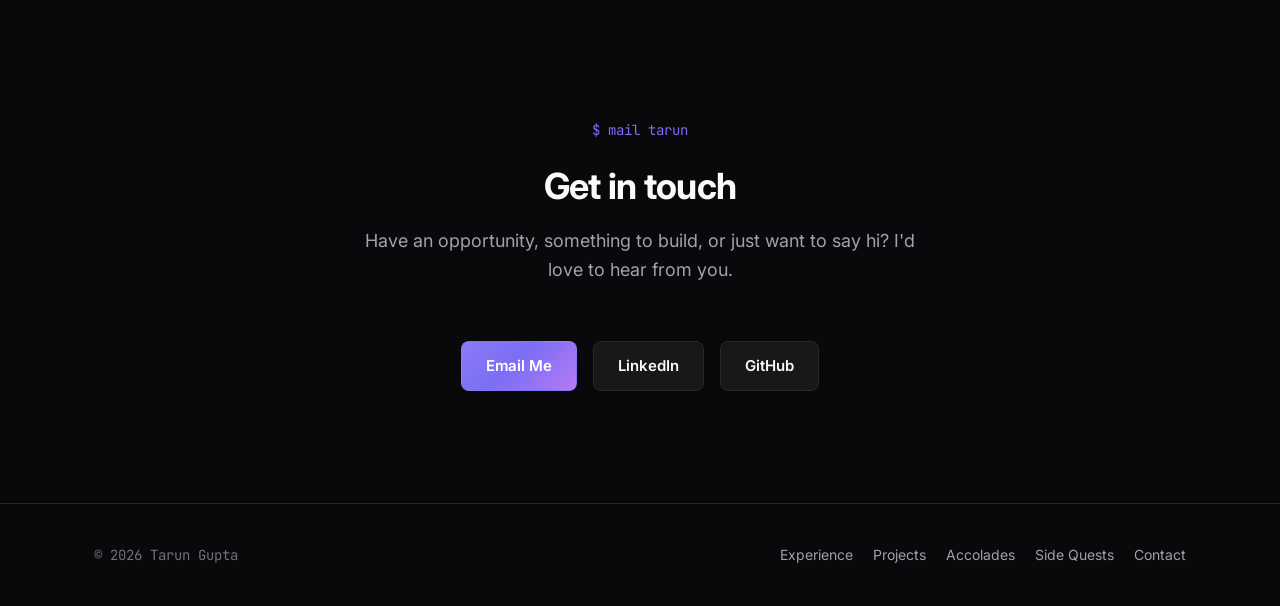
==== commit 41b7dbd0: "Restoring text on main page" ====
--- a/index.html
+++ b/index.html
@@ -41,9 +41,6 @@
     <div class="hero-content" data-animate>
       <h1>Hi, I'm Tarun Gupta.<br><span>I build things with code.</span></h1>
       <p class="hero-sub">
-        *Should probably update the above line to - I build things with prompts
-      </p>
-      <p class="hero-sub">
         Software engineer focused on [your specialty — e.g. backend systems, ML, full-stack].
         Replace this with a couple of sentences about who you are and what you're working on.
       </p>
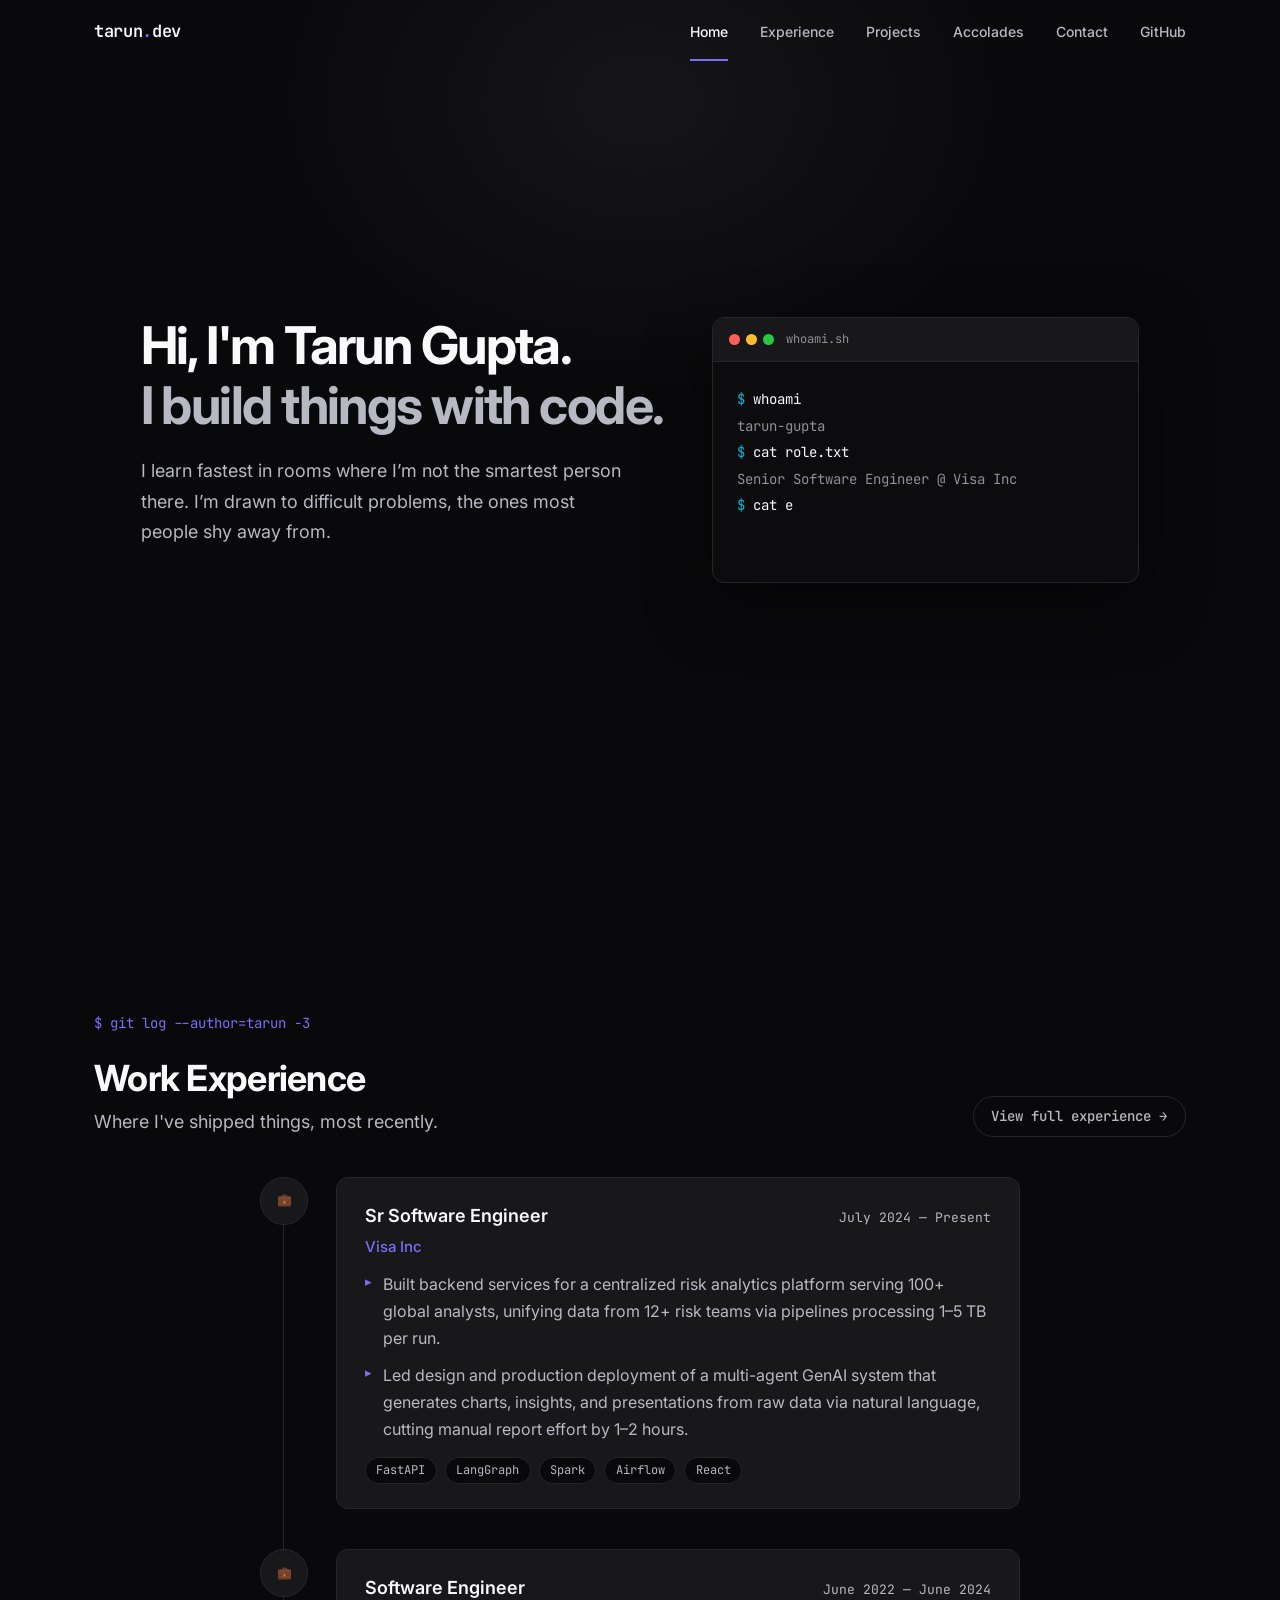
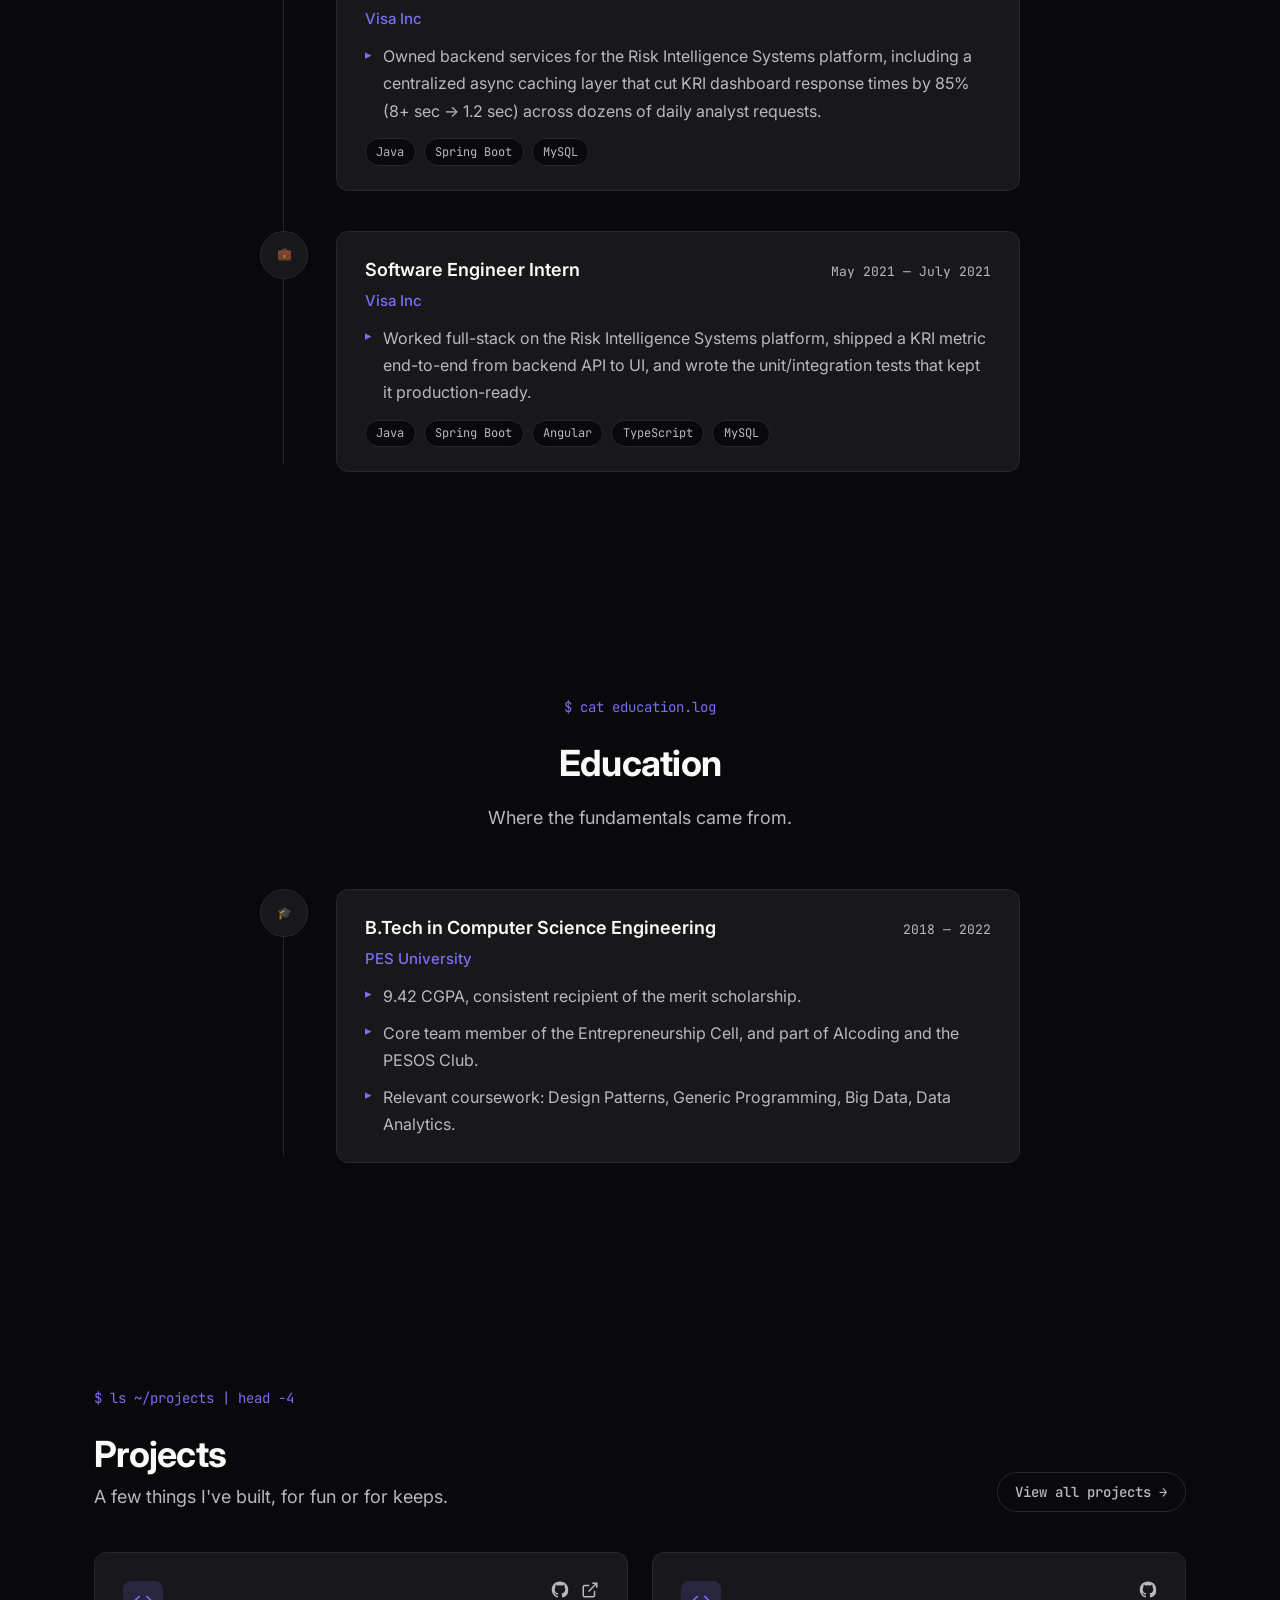
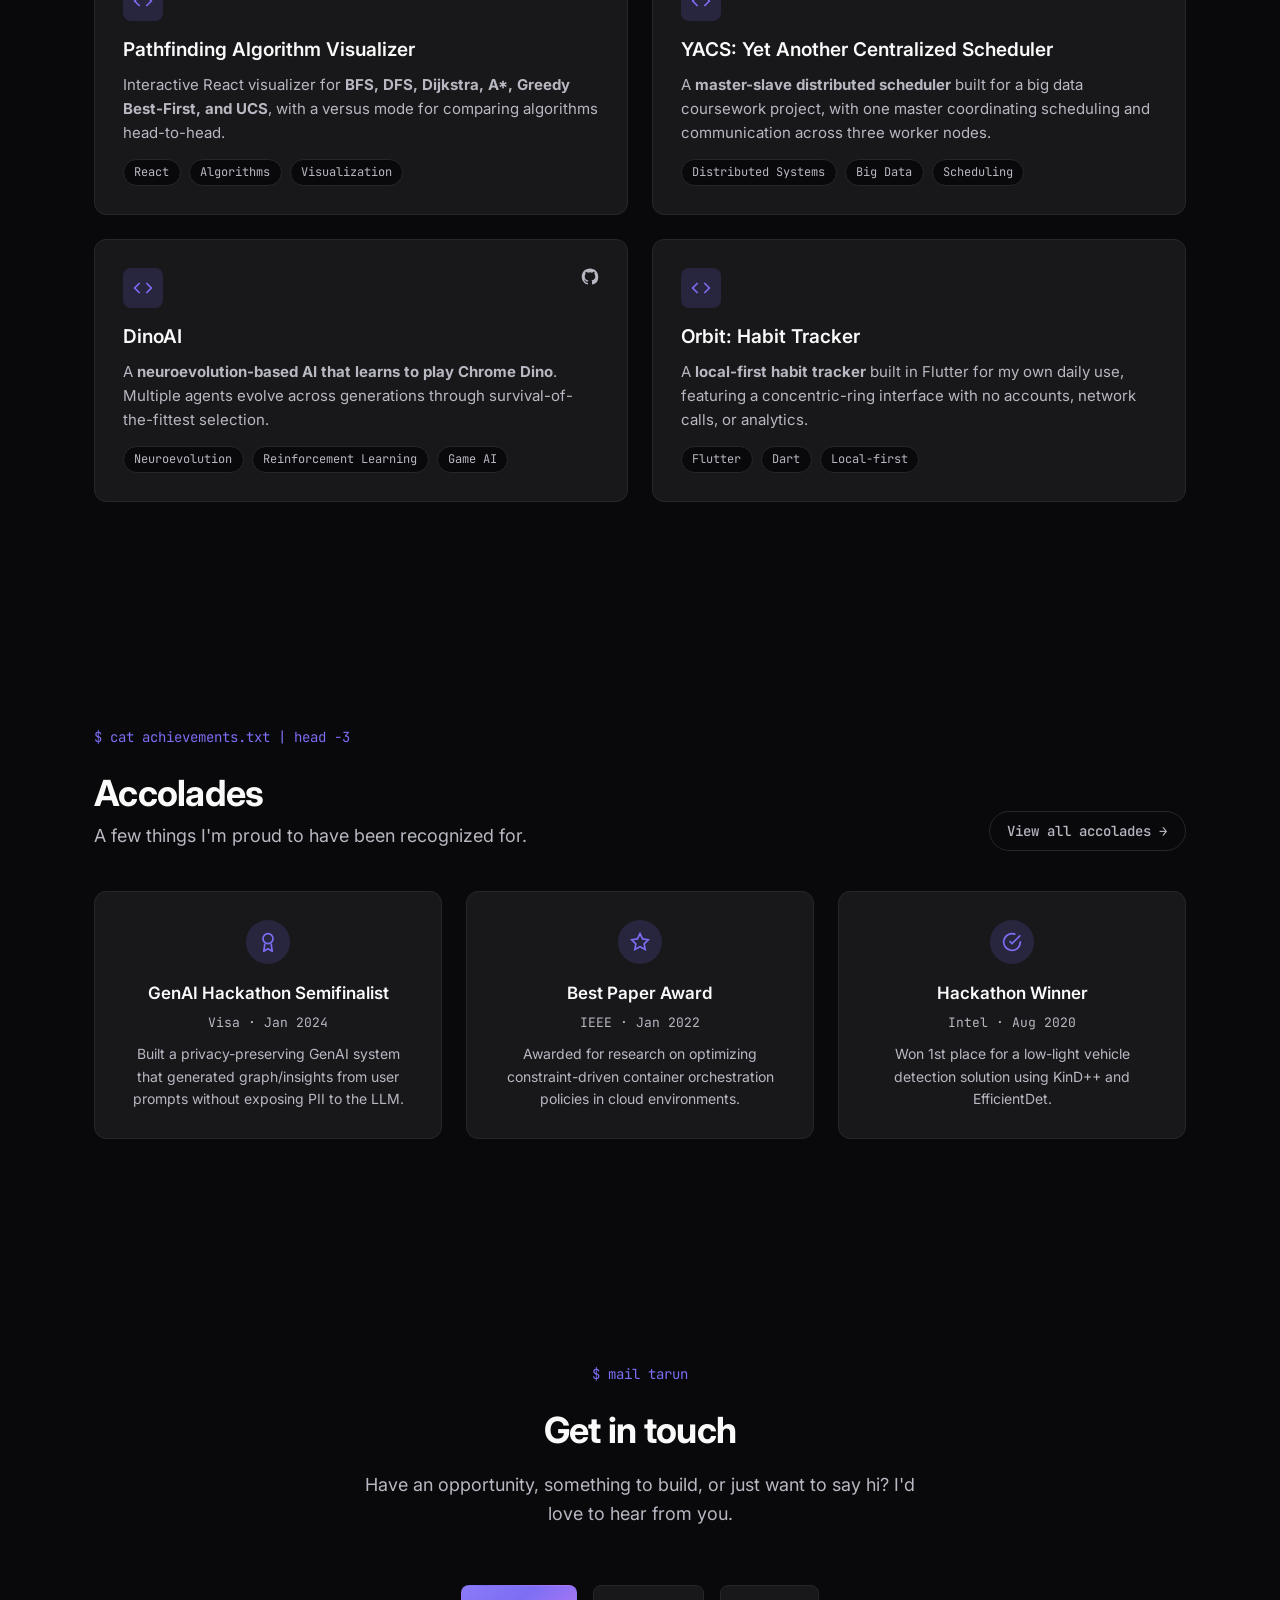
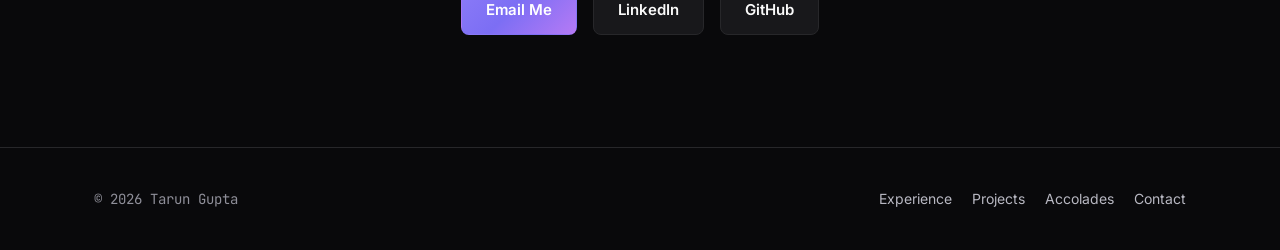
==== commit 2f16644d: "Updated with details from Resume" ====
--- a/index.html
+++ b/index.html
@@ -23,7 +23,7 @@
       <li><a href="experience.html" class="nav-link" data-page="experience">Experience</a></li>
       <li><a href="projects.html" class="nav-link" data-page="projects">Projects</a></li>
       <li><a href="accolades.html" class="nav-link" data-page="accolades">Accolades</a></li>
-      <li><a href="sidequest.html" class="nav-link" data-page="sidequest">Side Quests</a></li>
+<!--      <li><a href="sidequest.html" class="nav-link" data-page="sidequest">Side Quests</a></li>-->
       <li><a href="contact.html" class="nav-link" data-page="contact">Contact</a></li>
       <li class="nav-social"><a href="https://github.com/TarunGuptaJ" target="_blank" rel="noopener" aria-label="GitHub">GitHub</a></li>
     </ul>
@@ -41,8 +41,8 @@
     <div class="hero-content" data-animate>
       <h1>Hi, I'm Tarun Gupta.<br><span>I build things with code.</span></h1>
       <p class="hero-sub">
-        Software engineer focused on [your specialty — e.g. backend systems, ML, full-stack].
-        Replace this with a couple of sentences about who you are and what you're working on.
+        I learn fastest in rooms where I’m not the smartest person there.
+        I’m drawn to difficult problems, the ones most people shy away from.
       </p>
     </div>
     <div class="hero-terminal" data-animate>
@@ -79,17 +79,20 @@
         <div class="timeline-marker">💼</div>
         <div class="timeline-content">
           <div class="timeline-top">
-            <h3>[Job Title]</h3>
-            <span class="timeline-date">[Month 20XX] — Present</span>
-          </div>
-          <div class="timeline-org">[Company Name]</div>
+            <h3>Sr Software Engineer</h3>
+            <span class="timeline-date">July 2024 — Present</span>
+          </div>
+          <div class="timeline-org">Visa Inc</div>
           <ul>
-            <li>What you built or owned — one line, impact-focused.</li>
-            <li>A second concrete contribution or metric.</li>
+            <li>Built backend services for a centralized risk analytics platform serving 100+ global analysts, unifying data from 12+ risk teams via pipelines processing 1–5 TB per run.</li>
+            <li>Led design and production deployment of a multi-agent GenAI system that generates charts, insights, and presentations from raw data via natural language, cutting manual report effort by 1–2 hours.</li>
           </ul>
           <div class="tag-row">
-            <span class="tag">Tech</span>
-            <span class="tag">Stack</span>
+            <span class="tag">FastAPI</span>
+            <span class="tag">LangGraph</span>
+            <span class="tag">Spark</span>
+            <span class="tag">Airflow</span>
+            <span class="tag">React</span>
           </div>
         </div>
       </div>
@@ -98,16 +101,17 @@
         <div class="timeline-marker">💼</div>
         <div class="timeline-content">
           <div class="timeline-top">
-            <h3>[Previous Job Title]</h3>
-            <span class="timeline-date">[Month 20XX] — [Month 20XX]</span>
-          </div>
-          <div class="timeline-org">[Company / Internship Name]</div>
+            <h3>Software Engineer</h3>
+            <span class="timeline-date">June 2022 — June 2024</span>
+          </div>
+          <div class="timeline-org">Visa Inc</div>
           <ul>
-            <li>What you built or owned — one line, impact-focused.</li>
+            <li>Owned backend services for the Risk Intelligence Systems platform, including a centralized async caching layer that cut KRI dashboard response times by 85% (8+ sec → 1.2 sec) across dozens of daily analyst requests.</li>
           </ul>
           <div class="tag-row">
-            <span class="tag">Tech</span>
-            <span class="tag">Stack</span>
+            <span class="tag">Java</span>
+            <span class="tag">Spring Boot</span>
+            <span class="tag">MySQL</span>
           </div>
         </div>
       </div>
@@ -116,16 +120,19 @@
         <div class="timeline-marker">💼</div>
         <div class="timeline-content">
           <div class="timeline-top">
-            <h3>[Earlier Job Title]</h3>
-            <span class="timeline-date">[Month 20XX] — [Month 20XX]</span>
-          </div>
-          <div class="timeline-org">[Earlier Company Name]</div>
+            <h3>Software Engineer Intern</h3>
+            <span class="timeline-date">May 2021 — July 2021</span>
+          </div>
+          <div class="timeline-org">Visa Inc</div>
           <ul>
-            <li>What you built or owned — one line, impact-focused.</li>
+            <li>Worked full-stack on the Risk Intelligence Systems platform, shipped a KRI metric end-to-end from backend API to UI, and wrote the unit/integration tests that kept it production-ready.</li>
           </ul>
           <div class="tag-row">
-            <span class="tag">Tech</span>
-            <span class="tag">Stack</span>
+            <span class="tag">Java</span>
+            <span class="tag">Spring Boot</span>
+            <span class="tag">Angular</span>
+            <span class="tag">TypeScript</span>
+            <span class="tag">MySQL</span>
           </div>
         </div>
       </div>
@@ -147,27 +154,15 @@
         <div class="timeline-marker">🎓</div>
         <div class="timeline-content">
           <div class="timeline-top">
-            <h3>B.Tech / B.E. in [Your Major]</h3>
-            <span class="timeline-date">20XX — 20XX</span>
-          </div>
-          <div class="timeline-org">[University Name]</div>
-          <p>Brief note — relevant coursework, GPA, honors, or focus area.</p>
-          <div class="tag-row">
-            <span class="tag">GPA X.X</span>
-            <span class="tag">Relevant Coursework</span>
-          </div>
-        </div>
-      </div>
-
-      <div class="timeline-item" data-animate>
-        <div class="timeline-marker">🎓</div>
-        <div class="timeline-content">
-          <div class="timeline-top">
-            <h3>Higher Secondary / High School</h3>
-            <span class="timeline-date">20XX — 20XX</span>
-          </div>
-          <div class="timeline-org">[School Name]</div>
-          <p>Brief note — stream, notable achievement, or score.</p>
+            <h3>B.Tech in Computer Science Engineering</h3>
+            <span class="timeline-date">2018 — 2022</span>
+          </div>
+          <div class="timeline-org">PES University</div>
+          <ul>
+            <li>9.42 CGPA, consistent recipient of the merit scholarship.</li>
+            <li>Core team member of the Entrepreneurship Cell, and part of Alcoding and the PESOS Club.</li>
+            <li>Relevant coursework: Design Patterns, Generic Programming, Big Data, Data Analytics.</li>
+          </ul>
         </div>
       </div>
 
@@ -192,70 +187,123 @@
       <div class="project-card" data-animate>
         <div class="project-top">
           <div class="project-icon">
-            <svg width="20" height="20" viewBox="0 0 24 24" fill="none" stroke="currentColor" stroke-width="2"><path d="M16 18l6-6-6-6M8 6l-6 6 6 6"/></svg>
-          </div>
+            <svg width="20" height="20" viewBox="0 0 24 24" fill="none" stroke="currentColor" stroke-width="2">
+              <path d="M16 18l6-6-6-6M8 6l-6 6 6 6"/>
+            </svg>
+          </div>
+
           <div class="project-links">
-            <a href="#" target="_blank" rel="noopener" aria-label="Source"><svg width="18" height="18" viewBox="0 0 24 24" fill="currentColor"><path d="M12 .5C5.73.5.98 5.24.98 11.5c0 4.86 3.15 8.98 7.52 10.43.55.1.75-.24.75-.53v-1.87c-3.06.66-3.71-1.48-3.71-1.48-.5-1.27-1.22-1.6-1.22-1.6-1-.68.08-.67.08-.67 1.1.08 1.68 1.13 1.68 1.13.98 1.68 2.57 1.2 3.2.92.1-.71.38-1.2.7-1.48-2.44-.28-5-1.22-5-5.43 0-1.2.43-2.18 1.13-2.94-.11-.28-.49-1.4.11-2.93 0 0 .92-.3 3.02 1.12a10.5 10.5 0 0 1 5.5 0c2.1-1.42 3.02-1.12 3.02-1.12.6 1.53.22 2.65.11 2.93.7.76 1.13 1.74 1.13 2.94 0 4.22-2.57 5.15-5.02 5.42.39.34.74 1.02.74 2.06v3.05c0 .29.2.64.76.53A10.51 10.51 0 0 0 23 11.5C23 5.24 18.27.5 12 .5z"/></svg></a>
-            <a href="#" target="_blank" rel="noopener" aria-label="Live demo"><svg width="18" height="18" viewBox="0 0 24 24" fill="none" stroke="currentColor" stroke-width="2"><path d="M18 13v6a2 2 0 0 1-2 2H5a2 2 0 0 1-2-2V8a2 2 0 0 1 2-2h6"/><path d="M15 3h6v6"/><path d="M10 14L21 3"/></svg></a>
-          </div>
-        </div>
-        <h3>[Project Name]</h3>
-        <p>One or two sentences on what it does and why it's interesting. Mention the problem it solves.</p>
+            <a href="#" target="_blank" rel="noopener" aria-label="Source">
+              <svg width="18" height="18" viewBox="0 0 24 24" fill="currentColor">
+                <path d="M12 .5C5.73.5.98 5.24.98 11.5c0 4.86 3.15 8.98 7.52 10.43.55.1.75-.24.75-.53v-1.87c-3.06.66-3.71-1.48-3.71-1.48-.5-1.27-1.22-1.6-1.22-1.6-1-.68.08-.67.08-.67 1.1.08 1.68 1.13 1.68 1.13.98 1.68 2.57 1.2 3.2.92.1-.71.38-1.2.7-1.48-2.44-.28-5-1.22-5-5.43 0-1.2.43-2.18 1.13-2.94-.11-.28-.49-1.4.11-2.93 0 0 .92-.3 3.02 1.12a10.5 10.5 0 0 1 5.5 0c2.1-1.42 3.02-1.12 3.02-1.12.6 1.53.22 2.65.11 2.93.7.76 1.13 1.74 1.13 2.94 0 4.22-2.57 5.15-5.02 5.42.39.34.74 1.02.74 2.06v3.05c0 .29.2.64.76.53A10.51 10.51 0 0 0 23 11.5C23 5.24 18.27.5 12 .5z"/>
+              </svg>
+            </a>
+
+            <a href="https://tarunguptaj.github.io/algo-viz-host/" target="_blank" rel="noopener" aria-label="Live demo">
+              <svg width="18" height="18" viewBox="0 0 24 24" fill="none" stroke="currentColor" stroke-width="2">
+                <path d="M18 13v6a2 2 0 0 1-2 2H5a2 2 0 0 1-2-2V8a2 2 0 0 1 2-2h6"/>
+                <path d="M15 3h6v6"/>
+                <path d="M10 14L21 3"/>
+              </svg>
+            </a>
+          </div>
+        </div>
+
+        <h3>Pathfinding Algorithm Visualizer</h3>
+        <p>
+          Interactive React visualizer for <strong>BFS, DFS, Dijkstra, A*, Greedy Best-First, and UCS</strong>,
+          with a versus mode for comparing algorithms head-to-head.
+        </p>
+
         <div class="tag-row">
-          <span class="tag">Tech</span>
-          <span class="tag">Tech</span>
-          <span class="tag">Tech</span>
-        </div>
-      </div>
+          <span class="tag">React</span>
+          <span class="tag">Algorithms</span>
+          <span class="tag">Visualization</span>
+        </div>
+      </div>
+
 
       <div class="project-card" data-animate>
         <div class="project-top">
           <div class="project-icon">
-            <svg width="20" height="20" viewBox="0 0 24 24" fill="none" stroke="currentColor" stroke-width="2"><path d="M16 18l6-6-6-6M8 6l-6 6 6 6"/></svg>
-          </div>
+            <svg width="20" height="20" viewBox="0 0 24 24" fill="none" stroke="currentColor" stroke-width="2">
+              <path d="M16 18l6-6-6-6M8 6l-6 6 6 6"/>
+            </svg>
+          </div>
+
           <div class="project-links">
-            <a href="#" target="_blank" rel="noopener" aria-label="Source"><svg width="18" height="18" viewBox="0 0 24 24" fill="currentColor"><path d="M12 .5C5.73.5.98 5.24.98 11.5c0 4.86 3.15 8.98 7.52 10.43.55.1.75-.24.75-.53v-1.87c-3.06.66-3.71-1.48-3.71-1.48-.5-1.27-1.22-1.6-1.22-1.6-1-.68.08-.67.08-.67 1.1.08 1.68 1.13 1.68 1.13.98 1.68 2.57 1.2 3.2.92.1-.71.38-1.2.7-1.48-2.44-.28-5-1.22-5-5.43 0-1.2.43-2.18 1.13-2.94-.11-.28-.49-1.4.11-2.93 0 0 .92-.3 3.02 1.12a10.5 10.5 0 0 1 5.5 0c2.1-1.42 3.02-1.12 3.02-1.12.6 1.53.22 2.65.11 2.93.7.76 1.13 1.74 1.13 2.94 0 4.22-2.57 5.15-5.02 5.42.39.34.74 1.02.74 2.06v3.05c0 .29.2.64.76.53A10.51 10.51 0 0 0 23 11.5C23 5.24 18.27.5 12 .5z"/></svg></a>
-            <a href="#" target="_blank" rel="noopener" aria-label="Live demo"><svg width="18" height="18" viewBox="0 0 24 24" fill="none" stroke="currentColor" stroke-width="2"><path d="M18 13v6a2 2 0 0 1-2 2H5a2 2 0 0 1-2-2V8a2 2 0 0 1 2-2h6"/><path d="M15 3h6v6"/><path d="M10 14L21 3"/></svg></a>
-          </div>
-        </div>
-        <h3>[Project Name]</h3>
-        <p>One or two sentences on what it does and why it's interesting. Mention the problem it solves.</p>
+            <a href="https://github.com/TarunGuptaJ/Yet-Another-Centralized-Scheduler" target="_blank" rel="noopener" aria-label="Source">
+              <svg width="18" height="18" viewBox="0 0 24 24" fill="currentColor">
+                <path d="M12 .5C5.73.5.98 5.24.98 11.5c0 4.86 3.15 8.98 7.52 10.43.55.1.75-.24.75-.53v-1.87c-3.06.66-3.71-1.48-3.71-1.48-.5-1.27-1.22-1.6-1.22-1.6-1-.68.08-.67.08-.67 1.1.08 1.68 1.13 1.68 1.13.98 1.68 2.57 1.2 3.2.92.1-.71.38-1.2.7-1.48-2.44-.28-5-1.22-5-5.43 0-1.2.43-2.18 1.13-2.94-.11-.28-.49-1.4.11-2.93 0 0 .92-.3 3.02 1.12a10.5 10.5 0 0 1 5.5 0c2.1-1.42 3.02-1.12 3.02-1.12.6 1.53.22 2.65.11 2.93.7.76 1.13 1.74 1.13 2.94 0 4.22-2.57 5.15-5.02 5.42.39.34.74 1.02.74 2.06v3.05c0 .29.2.64.76.53A10.51 10.51 0 0 0 23 11.5C23 5.24 18.27.5 12 .5z"/>
+              </svg>
+            </a>
+          </div>
+        </div>
+
+        <h3>YACS: Yet Another Centralized Scheduler</h3>
+        <p>
+          A <strong>master-slave distributed scheduler</strong> built for a big data coursework project,
+          with one master coordinating scheduling and communication across three worker nodes.
+        </p>
+
         <div class="tag-row">
-          <span class="tag">Tech</span>
-          <span class="tag">Tech</span>
-        </div>
-      </div>
+          <span class="tag">Distributed Systems</span>
+          <span class="tag">Big Data</span>
+          <span class="tag">Scheduling</span>
+        </div>
+      </div>
+
 
       <div class="project-card" data-animate>
         <div class="project-top">
           <div class="project-icon">
-            <svg width="20" height="20" viewBox="0 0 24 24" fill="none" stroke="currentColor" stroke-width="2"><path d="M16 18l6-6-6-6M8 6l-6 6 6 6"/></svg>
-          </div>
+            <svg width="20" height="20" viewBox="0 0 24 24" fill="none" stroke="currentColor" stroke-width="2">
+              <path d="M16 18l6-6-6-6M8 6l-6 6 6 6"/>
+            </svg>
+          </div>
+
           <div class="project-links">
-            <a href="#" target="_blank" rel="noopener" aria-label="Source"><svg width="18" height="18" viewBox="0 0 24 24" fill="currentColor"><path d="M12 .5C5.73.5.98 5.24.98 11.5c0 4.86 3.15 8.98 7.52 10.43.55.1.75-.24.75-.53v-1.87c-3.06.66-3.71-1.48-3.71-1.48-.5-1.27-1.22-1.6-1.22-1.6-1-.68.08-.67.08-.67 1.1.08 1.68 1.13 1.68 1.13.98 1.68 2.57 1.2 3.2.92.1-.71.38-1.2.7-1.48-2.44-.28-5-1.22-5-5.43 0-1.2.43-2.18 1.13-2.94-.11-.28-.49-1.4.11-2.93 0 0 .92-.3 3.02 1.12a10.5 10.5 0 0 1 5.5 0c2.1-1.42 3.02-1.12 3.02-1.12.6 1.53.22 2.65.11 2.93.7.76 1.13 1.74 1.13 2.94 0 4.22-2.57 5.15-5.02 5.42.39.34.74 1.02.74 2.06v3.05c0 .29.2.64.76.53A10.51 10.51 0 0 0 23 11.5C23 5.24 18.27.5 12 .5z"/></svg></a>
-          </div>
-        </div>
-        <h3>[Project Name]</h3>
-        <p>One or two sentences on what it does and why it's interesting. Mention the problem it solves.</p>
+            <a href="https://github.com/TarunGuptaJ/dinoAI" target="_blank" rel="noopener" aria-label="Source">
+              <svg width="18" height="18" viewBox="0 0 24 24" fill="currentColor">
+                <path d="M12 .5C5.73.5.98 5.24.98 11.5c0 4.86 3.15 8.98 7.52 10.43.55.1.75-.24.75-.53v-1.87c-3.06.66-3.71-1.48-3.71-1.48-.5-1.27-1.22-1.6-1.22-1.6-1-.68.08-.67.08-.67 1.1.08 1.68 1.13 1.68 1.13.98 1.68 2.57 1.2 3.2.92.1-.71.38-1.2.7-1.48-2.44-.28-5-1.22-5-5.43 0-1.2.43-2.18 1.13-2.94-.11-.28-.49-1.4.11-2.93 0 0 .92-.3 3.02 1.12a10.5 10.5 0 0 1 5.5 0c2.1-1.42 3.02-1.12 3.02-1.12.6 1.53.22 2.65.11 2.93.7.76 1.13 1.74 1.13 2.94 0 4.22-2.57 5.15-5.02 5.42.39.34.74 1.02.74 2.06v3.05c0 .29.2.64.76.53A10.51 10.51 0 0 0 23 11.5C23 5.24 18.27.5 12 .5z"/>
+              </svg>
+            </a>
+          </div>
+        </div>
+
+        <h3>DinoAI</h3>
+        <p>
+          A <strong>neuroevolution-based AI that learns to play Chrome Dino</strong>.
+          Multiple agents evolve across generations through survival-of-the-fittest selection.
+        </p>
+
         <div class="tag-row">
-          <span class="tag">Tech</span>
-          <span class="tag">Tech</span>
-        </div>
-      </div>
+          <span class="tag">Neuroevolution</span>
+          <span class="tag">Reinforcement Learning</span>
+          <span class="tag">Game AI</span>
+        </div>
+      </div>
+
 
       <div class="project-card" data-animate>
         <div class="project-top">
           <div class="project-icon">
-            <svg width="20" height="20" viewBox="0 0 24 24" fill="none" stroke="currentColor" stroke-width="2"><path d="M16 18l6-6-6-6M8 6l-6 6 6 6"/></svg>
-          </div>
-          <div class="project-links">
-            <a href="#" target="_blank" rel="noopener" aria-label="Source"><svg width="18" height="18" viewBox="0 0 24 24" fill="currentColor"><path d="M12 .5C5.73.5.98 5.24.98 11.5c0 4.86 3.15 8.98 7.52 10.43.55.1.75-.24.75-.53v-1.87c-3.06.66-3.71-1.48-3.71-1.48-.5-1.27-1.22-1.6-1.22-1.6-1-.68.08-.67.08-.67 1.1.08 1.68 1.13 1.68 1.13.98 1.68 2.57 1.2 3.2.92.1-.71.38-1.2.7-1.48-2.44-.28-5-1.22-5-5.43 0-1.2.43-2.18 1.13-2.94-.11-.28-.49-1.4.11-2.93 0 0 .92-.3 3.02 1.12a10.5 10.5 0 0 1 5.5 0c2.1-1.42 3.02-1.12 3.02-1.12.6 1.53.22 2.65.11 2.93.7.76 1.13 1.74 1.13 2.94 0 4.22-2.57 5.15-5.02 5.42.39.34.74 1.02.74 2.06v3.05c0 .29.2.64.76.53A10.51 10.51 0 0 0 23 11.5C23 5.24 18.27.5 12 .5z"/></svg></a>
-          </div>
-        </div>
-        <h3>[Project Name]</h3>
-        <p>One or two sentences on what it does and why it's interesting. Mention the problem it solves.</p>
+            <svg width="20" height="20" viewBox="0 0 24 24" fill="none" stroke="currentColor" stroke-width="2">
+              <path d="M16 18l6-6-6-6M8 6l-6 6 6 6"/>
+            </svg>
+          </div>
+        </div>
+
+        <h3>Orbit: Habit Tracker</h3>
+        <p>
+          A <strong>local-first habit tracker</strong> built in Flutter for my own daily use,
+          featuring a concentric-ring interface with no accounts, network calls, or analytics.
+        </p>
+
         <div class="tag-row">
-          <span class="tag">Tech</span>
+          <span class="tag">Flutter</span>
+          <span class="tag">Dart</span>
+          <span class="tag">Local-first</span>
         </div>
       </div>
 
@@ -266,64 +314,110 @@
 <!-- ========== Accolades highlight ========== -->
 <section id="accolades">
   <div class="container">
+
     <div class="highlight-head" data-animate>
       <div>
         <span class="section-eyebrow">$ cat achievements.txt | head -3</span>
         <h2 class="section-title">Accolades</h2>
-        <p class="section-sub">A couple of highlights — recognition, awards, certifications.</p>
-      </div>
+        <p class="section-sub">A few things I'm proud to have been recognized for.</p>
+      </div>
+
       <a href="accolades.html" class="view-all">View all accolades →</a>
     </div>
 
+
     <div class="accolades-grid">
-
+      <!-- Visa GenAI Hackathon -->
       <div class="accolade-card" data-animate>
+
         <div class="accolade-icon">
-          <svg width="20" height="20" viewBox="0 0 24 24" fill="none" stroke="currentColor" stroke-width="2"><circle cx="12" cy="8" r="6"/><path d="M8.21 13.89L7 23l5-3 5 3-1.21-9.12"/></svg>
-        </div>
-        <h3>[Award / Recognition]</h3>
-        <div class="accolade-org">[Issuing Body] · 20XX</div>
-        <p>One line on what it was for.</p>
-      </div>
-
+          <svg width="20" height="20" viewBox="0 0 24 24" fill="none"
+            stroke="currentColor" stroke-width="2">
+            <circle cx="12" cy="8" r="6"/>
+            <path d="M8.21 13.89L7 23l5-3 5 3-1.21-9.12"/>
+          </svg>
+        </div>
+
+        <h3>GenAI Hackathon Semifinalist</h3>
+
+        <div class="accolade-org">
+          Visa · Jan 2024
+        </div>
+
+        <p>
+          Built a privacy-preserving GenAI system that generated graph/insights
+          from user prompts without exposing PII to the LLM.
+        </p>
+
+      </div>
+
+      <!-- Best Paper Award -->
       <div class="accolade-card" data-animate>
+
         <div class="accolade-icon">
-          <svg width="20" height="20" viewBox="0 0 24 24" fill="none" stroke="currentColor" stroke-width="2"><path d="M22 11.08V12a10 10 0 1 1-5.93-9.14"/><polyline points="22 4 12 14.01 9 11.01"/></svg>
-        </div>
-        <h3>[Certification]</h3>
-        <div class="accolade-org">[Issuing Body] · 20XX</div>
-        <p>One line on what it covers.</p>
-      </div>
-
+          <svg width="20" height="20" viewBox="0 0 24 24" fill="none"
+            stroke="currentColor" stroke-width="2">
+            <path d="M12 2l3.09 6.26L22 9.27l-5 4.87 1.18 6.88L12 17.77l-6.18 3.25L7 14.14 2 9.27l6.91-1.01L12 2z"/>
+          </svg>
+        </div>
+
+        <h3>Best Paper Award</h3>
+
+        <div class="accolade-org">
+          IEEE · Jan 2022
+        </div>
+
+        <p>
+          Awarded for research on optimizing constraint-driven container
+          orchestration policies in cloud environments.
+        </p>
+
+      </div>
+
+      <!-- Intel Hackathon -->
       <div class="accolade-card" data-animate>
+
         <div class="accolade-icon">
-          <svg width="20" height="20" viewBox="0 0 24 24" fill="none" stroke="currentColor" stroke-width="2"><path d="M12 2l3.09 6.26L22 9.27l-5 4.87 1.18 6.88L12 17.77l-6.18 3.25L7 14.14 2 9.27l6.91-1.01L12 2z"/></svg>
-        </div>
-        <h3>[Hackathon / Competition]</h3>
-        <div class="accolade-org">[Event Name] · 20XX</div>
-        <p>Placement or result, one line.</p>
-      </div>
+          <svg width="20" height="20" viewBox="0 0 24 24" fill="none"
+            stroke="currentColor" stroke-width="2">
+            <path d="M22 11.08V12a10 10 0 1 1-5.93-9.14"/>
+            <polyline points="22 4 12 14.01 9 11.01"/>
+          </svg>
+        </div>
+
+        <h3>Hackathon Winner</h3>
+
+        <div class="accolade-org">
+          Intel · Aug 2020
+        </div>
+
+        <p>
+          Won 1st place for a low-light vehicle detection solution using
+          KinD++ and EfficientDet.
+        </p>
+
+      </div>
+
 
     </div>
   </div>
 </section>
-
 <!-- ========== Side Quests teaser ========== -->
-<section id="sidequest">
-  <div class="container">
-    <span class="section-eyebrow">$ cd ~/side-quests</span>
-    <h2 class="section-title" data-animate>Off the clock</h2>
-    <p class="section-sub" data-animate>The stuff that doesn't fit on a resume.</p>
-
-    <div class="teaser" data-animate>
-      <div class="teaser-text">
-        <h3>Side Quests</h3>
-        <p>Blog posts, half-finished experiments, and things I built purely because they seemed fun. No roadmap required.</p>
-      </div>
-      <a href="sidequest.html" class="btn btn-secondary">Explore side quests →</a>
-    </div>
-  </div>
-</section>
+<!--<section id="sidequest">-->
+<!--  <div class="container">-->
+<!--    <span class="section-eyebrow">$ cd ~/side-quests</span>-->
+<!--    <h2 class="section-title" data-animate>Off the clock</h2>-->
+<!--    <p class="section-sub" data-animate>The stuff that doesn't fit on a resume.</p>-->
+
+<!--    <div class="teaser" data-animate>-->
+<!--      <div class="teaser-text">-->
+<!--        <h3>Side Quests</h3>-->
+<!--        <p>Blog posts, half-finished experiments, and things I built purely because they seemed fun. No roadmap required.</p>-->
+<!--      </div>-->
+<!--      <a href="sidequest.html" class="btn btn-secondary">Explore side quests →</a>-->
+<!--    </div>-->
+<!--  </div>-->
+<!--</section>-->
 
 <!-- ========== Contact ========== -->
 <section id="contact" class="contact">
@@ -332,8 +426,8 @@
     <h2 class="section-title" data-animate>Get in touch</h2>
     <p class="section-sub" data-animate>Have an opportunity, something to build, or just want to say hi? I'd love to hear from you.</p>
     <div class="contact-links" data-animate>
-      <a href="mailto:you@example.com" class="btn btn-primary">Email Me</a>
-      <a href="https://linkedin.com/in/your-handle" target="_blank" rel="noopener" class="btn btn-secondary">LinkedIn</a>
+      <a href="mailto:tarunguptajsts@gmail.com" class="btn btn-primary">Email Me</a>
+      <a href="https://www.linkedin.com/in/tarun-gupta-j/" target="_blank" rel="noopener" class="btn btn-secondary">LinkedIn</a>
       <a href="https://github.com/TarunGuptaJ" target="_blank" rel="noopener" class="btn btn-secondary">GitHub</a>
     </div>
   </div>
@@ -347,7 +441,7 @@
       <a href="experience.html">Experience</a>
       <a href="projects.html">Projects</a>
       <a href="accolades.html">Accolades</a>
-      <a href="sidequest.html">Side Quests</a>
+<!--      <a href="sidequest.html">Side Quests</a>-->
       <a href="contact.html">Contact</a>
     </div>
   </div>
@@ -359,4 +453,4 @@
 
 <script src="js/main.js?v=2"></script>
 </body>
-</html>
+</html>
--- a/css/style.css
+++ b/css/style.css
@@ -1,6 +1,5 @@
 /* ========================================
    Tarun Gupta — Portfolio Styles
-   Design system adapted from ezstack (dark / terminal aesthetic)
    ======================================== */
 
 *,
@@ -18,8 +17,8 @@
   --border: #27272a;
   --border-light: #3f3f46;
   --text: #fafafa;
-  --text-secondary: #a1a1aa;
-  --text-dim: #71717a;
+  --text-secondary: #b8b8c2;
+  --text-dim: #8f8f99;
   --accent: #7c6ef4;
   --accent-2: #c084fc;
   --accent-hover: #6a5cf0;
@@ -303,6 +302,86 @@
   color: var(--text-secondary);
 }
 
+.sr-only {
+  position: absolute;
+  width: 1px;
+  height: 1px;
+  padding: 0;
+  margin: -1px;
+  overflow: hidden;
+  clip: rect(0, 0, 0, 0);
+  white-space: nowrap;
+  border: 0;
+}
+
+.hero-swap {
+  display: inline-grid;
+  vertical-align: bottom;
+}
+
+.hero-swap-code,
+.hero-swap-prompts {
+  grid-area: 1 / 1;
+  position: relative;
+  white-space: nowrap;
+}
+
+.hero-swap-code {
+  color: var(--text-secondary);
+  animation: heroSwapCode 4.5s infinite;
+}
+
+.hero-swap-code::after {
+  content: '';
+  position: absolute;
+  left: 0;
+  top: 52%;
+  height: 2px;
+  width: 0%;
+  background: var(--text-dim);
+  animation: heroSwapStrike 4.5s infinite;
+}
+
+.hero-swap-prompts {
+  color: var(--accent);
+  font-weight: 700;
+  opacity: 0;
+  animation: heroSwapPrompts 4.5s infinite;
+}
+
+@keyframes heroSwapCode {
+  0%, 28% { opacity: 1; }
+  38%, 88% { opacity: 0; }
+  98%, 100% { opacity: 1; }
+}
+
+@keyframes heroSwapStrike {
+  0%, 13% { width: 0%; }
+  26%, 100% { width: 100%; }
+}
+
+@keyframes heroSwapPrompts {
+  0%, 33% { opacity: 0; transform: translateY(2px); }
+  43%, 83% { opacity: 1; transform: translateY(0); }
+  93%, 100% { opacity: 0; transform: translateY(2px); }
+}
+
+@media (prefers-reduced-motion: reduce) {
+  .hero-swap-code,
+  .hero-swap-code::after,
+  .hero-swap-prompts {
+    animation: none;
+  }
+
+  .hero-swap-code {
+    opacity: 0;
+  }
+
+  .hero-swap-prompts {
+    opacity: 1;
+  }
+}
+
 .hero-sub {
   font-size: 1.125rem;
   color: var(--text-secondary);
@@ -698,7 +777,7 @@
 .timeline-date {
   font-family: var(--font-mono);
   font-size: 0.8125rem;
-  color: var(--text-dim);
+  color: var(--text-secondary);
   white-space: nowrap;
 }
 
@@ -709,6 +788,19 @@
   margin-bottom: 0.75rem;
 }
 
+.timeline-subrole {
+  font-family: var(--font-mono);
+  font-size: 0.8125rem;
+  font-weight: 600;
+  letter-spacing: 0.01em;
+  color: var(--text-secondary);
+  margin-top: 1rem;
+}
+
+.timeline-subrole:first-of-type {
+  margin-top: 0;
+}
+
 .timeline-content p {
   color: var(--text-secondary);
   font-size: 0.9375rem;
@@ -720,17 +812,20 @@
 
 .timeline-content ul li {
   color: var(--text-secondary);
-  font-size: 0.9375rem;
-  padding-left: 1rem;
+  font-size: 1rem;
+  padding-left: 1.15rem;
   position: relative;
-  margin-top: 0.35rem;
+  margin-top: 0.6rem;
+  line-height: 1.7;
 }
 
 .timeline-content ul li::before {
-  content: '—';
+  content: '▸';
   position: absolute;
   left: 0;
-  color: var(--text-dim);
+  top: 0.02em;
+  color: var(--accent);
+  font-size: 0.8em;
 }
 
 .tag-row {
@@ -862,7 +957,7 @@
 }
 
 .accolade-org {
-  color: var(--text-dim);
+  color: var(--text-secondary);
   font-family: var(--font-mono);
   font-size: 0.8125rem;
   margin-bottom: 0.6rem;
@@ -1008,12 +1103,12 @@
   align-items: center;
   gap: 0.45rem;
   font-size: 0.875rem;
-  color: var(--text-dim);
+  color: var(--text-secondary);
 }
 
 .contact-meta-item svg {
   flex-shrink: 0;
-  color: var(--text-dim);
+  color: var(--text-secondary);
 }
 
 @media (max-width: 640px) {
@@ -1141,8 +1236,9 @@
     right: 0;
     background: rgba(9, 9, 11, 0.98);
     backdrop-filter: blur(12px);
+    -webkit-backdrop-filter: blur(12px);
     flex-direction: column;
-    align-items: flex-start;
+    align-items: stretch;
     gap: 0;
     padding: 0;
     max-height: 0;
@@ -1151,15 +1247,27 @@
     border-bottom: 1px solid var(--border);
   }
 
+  .nav-links li {
+    width: 100%;
+  }
+
   .nav-links.open {
     max-height: 400px;
+    overflow-y: auto;
   }
 
   .nav-links a,
+  .nav-social a {
+    display: flex;
+    align-items: center;
+    width: 100%;
+    padding: 1rem 1.5rem;
+    border-bottom: 1px solid var(--border);
+    box-sizing: border-box;
+  }
+
   .nav-social {
-    padding: 1rem 1.5rem;
     width: 100%;
-    border-bottom: 1px solid var(--border);
   }
 
   .nav-toggle {
@@ -1200,4 +1308,4 @@
     flex-direction: column;
     align-items: flex-start;
   }
-}
+}
